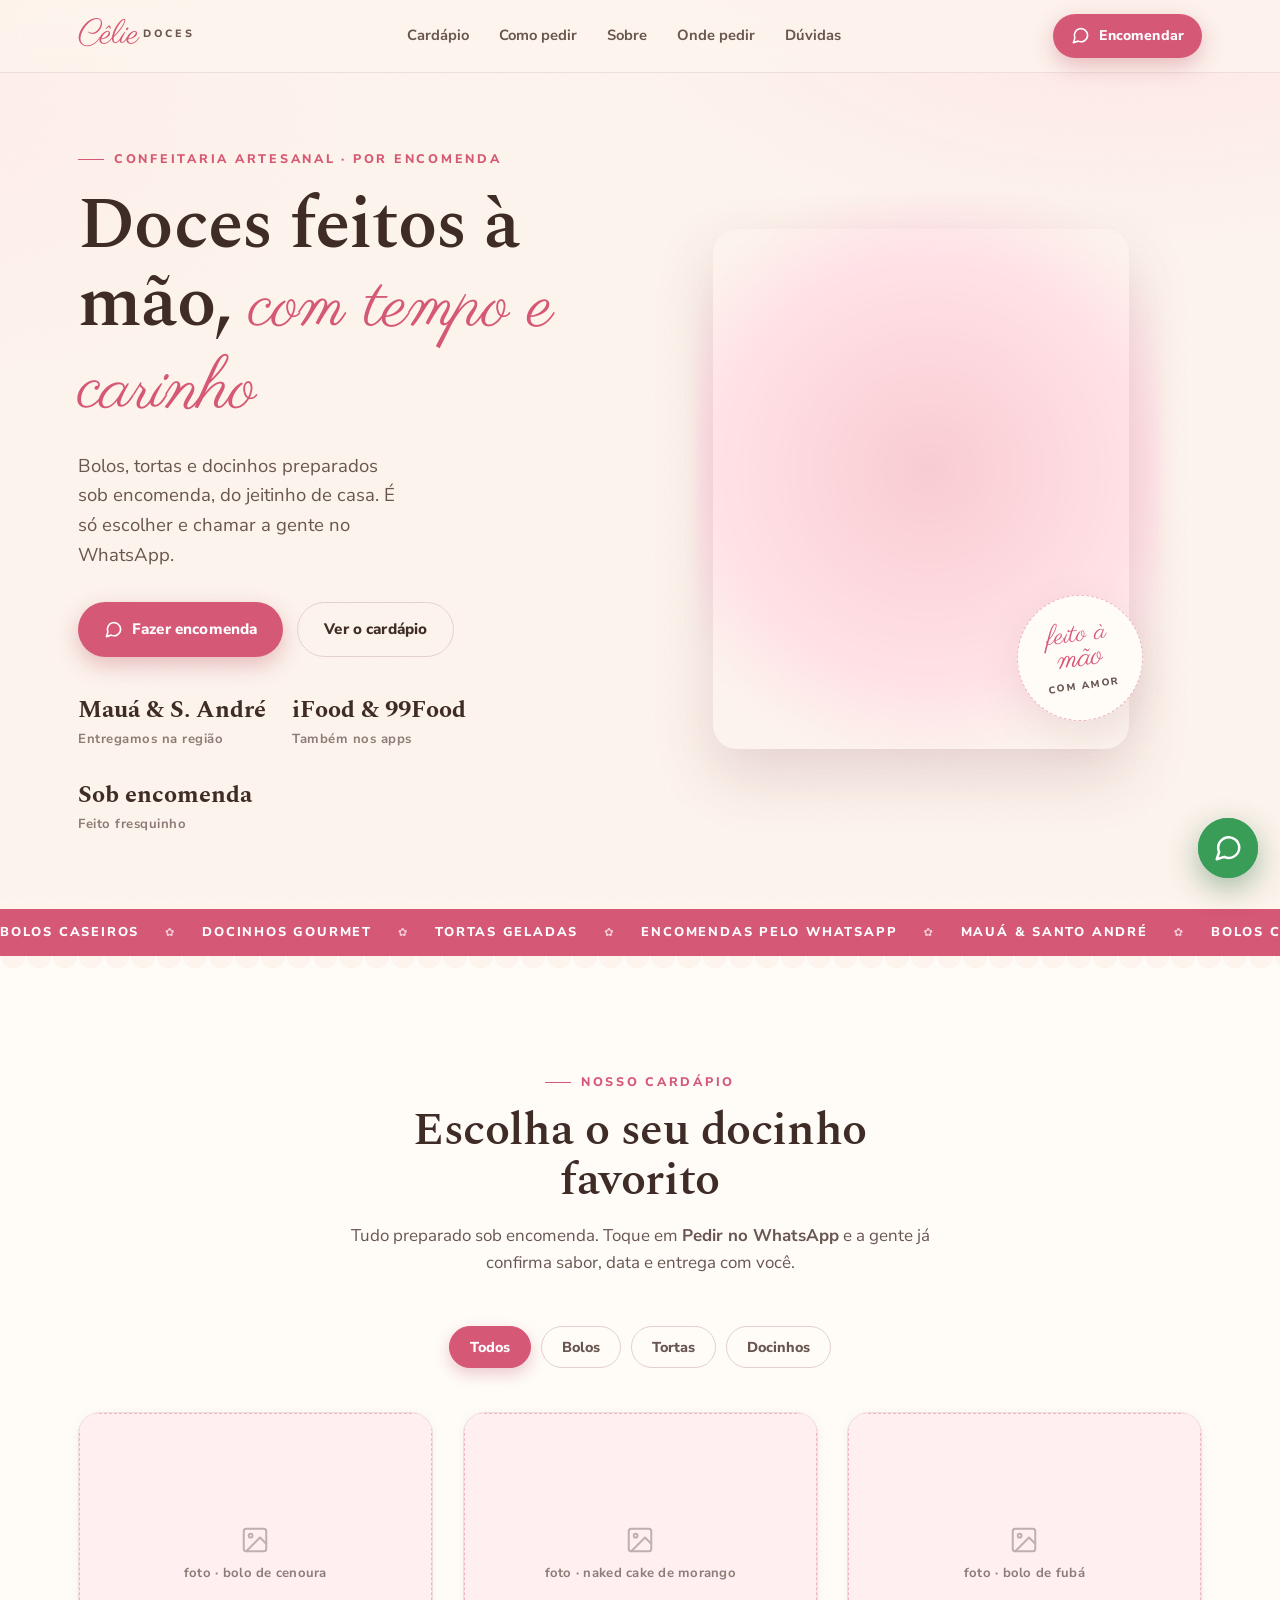
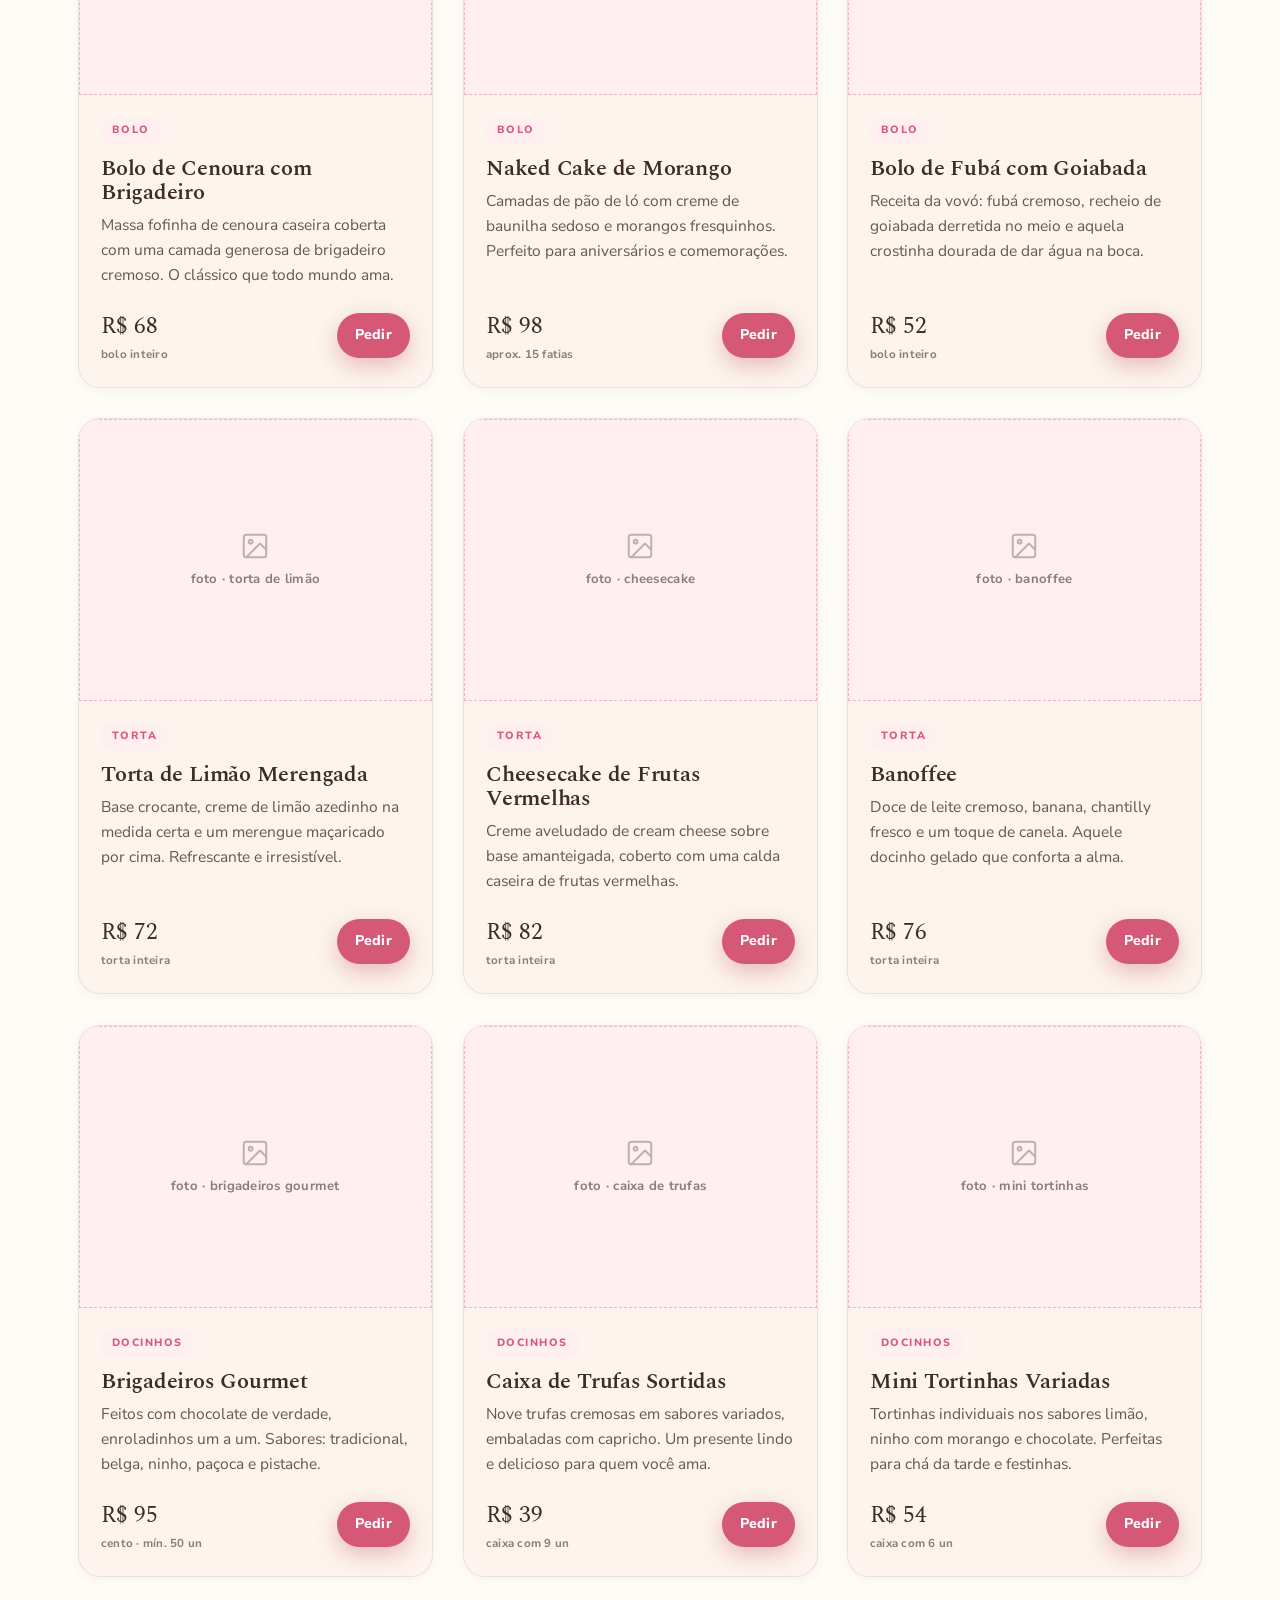
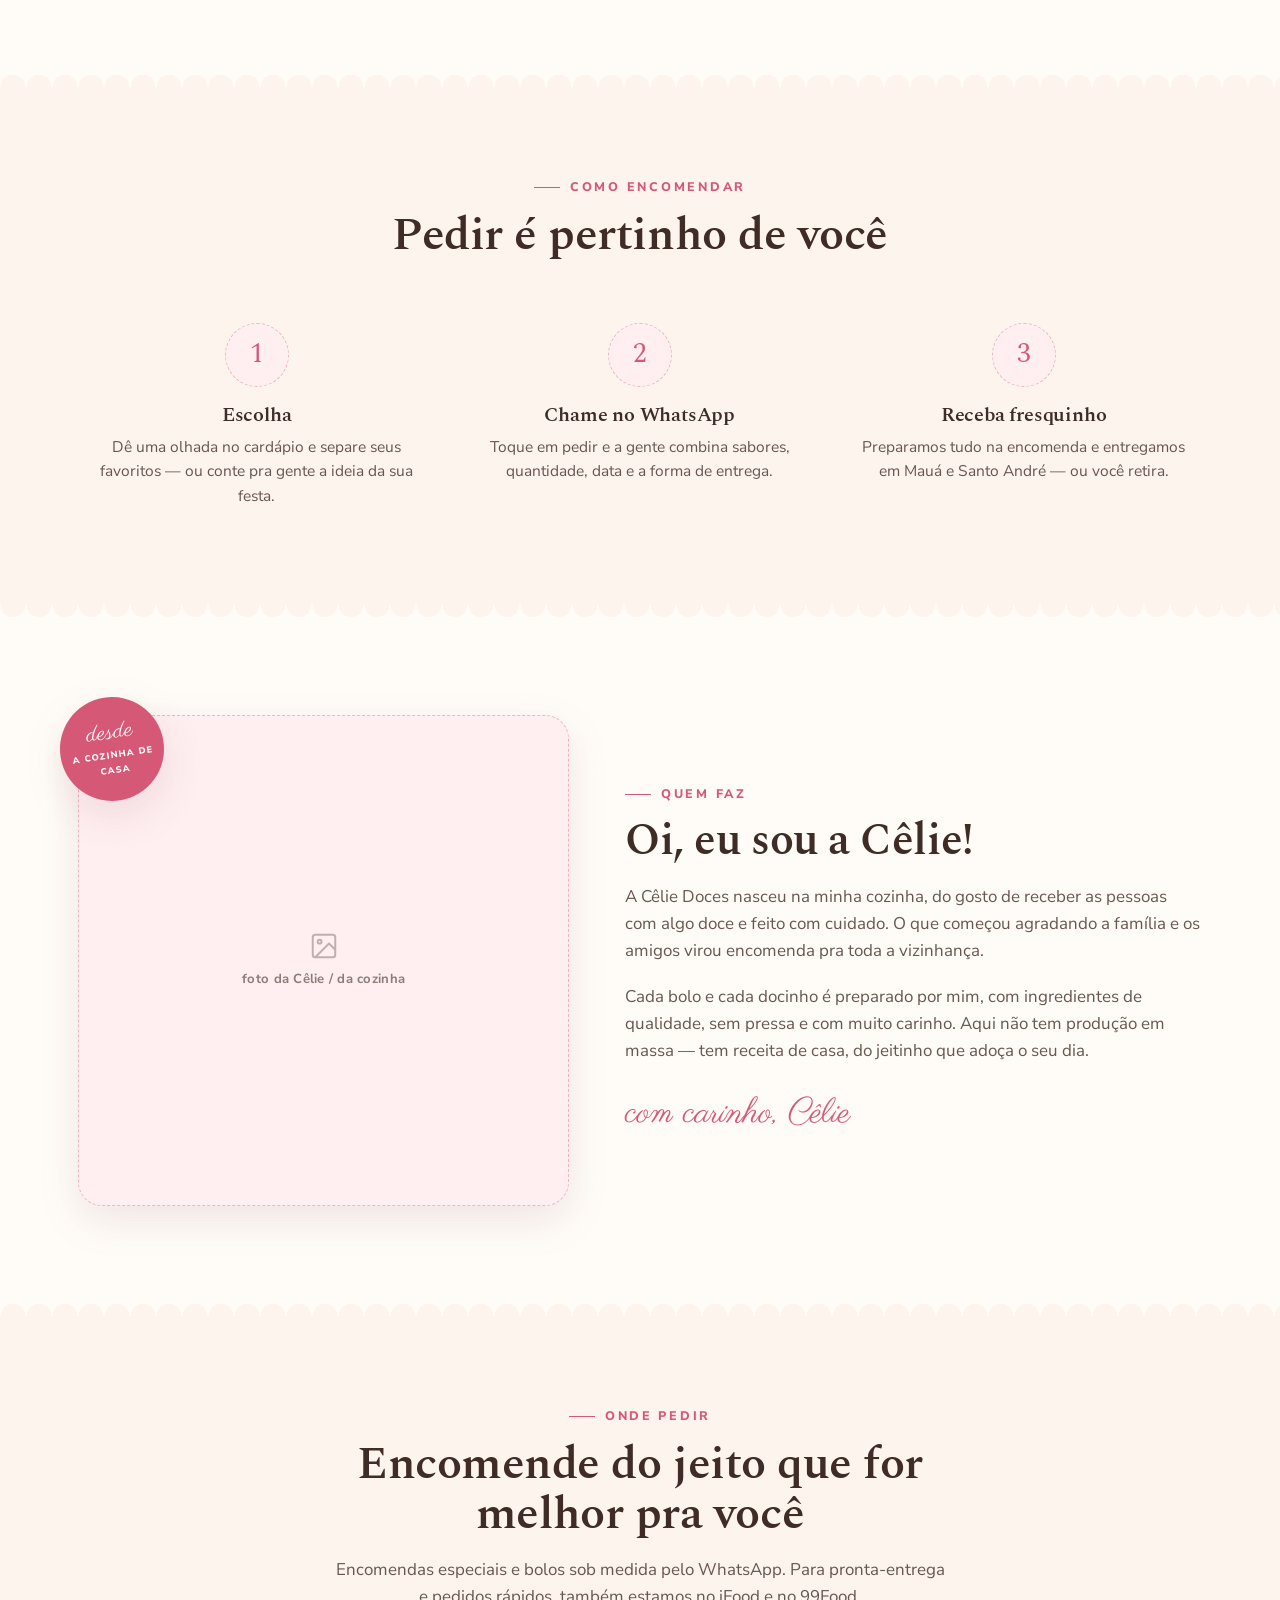
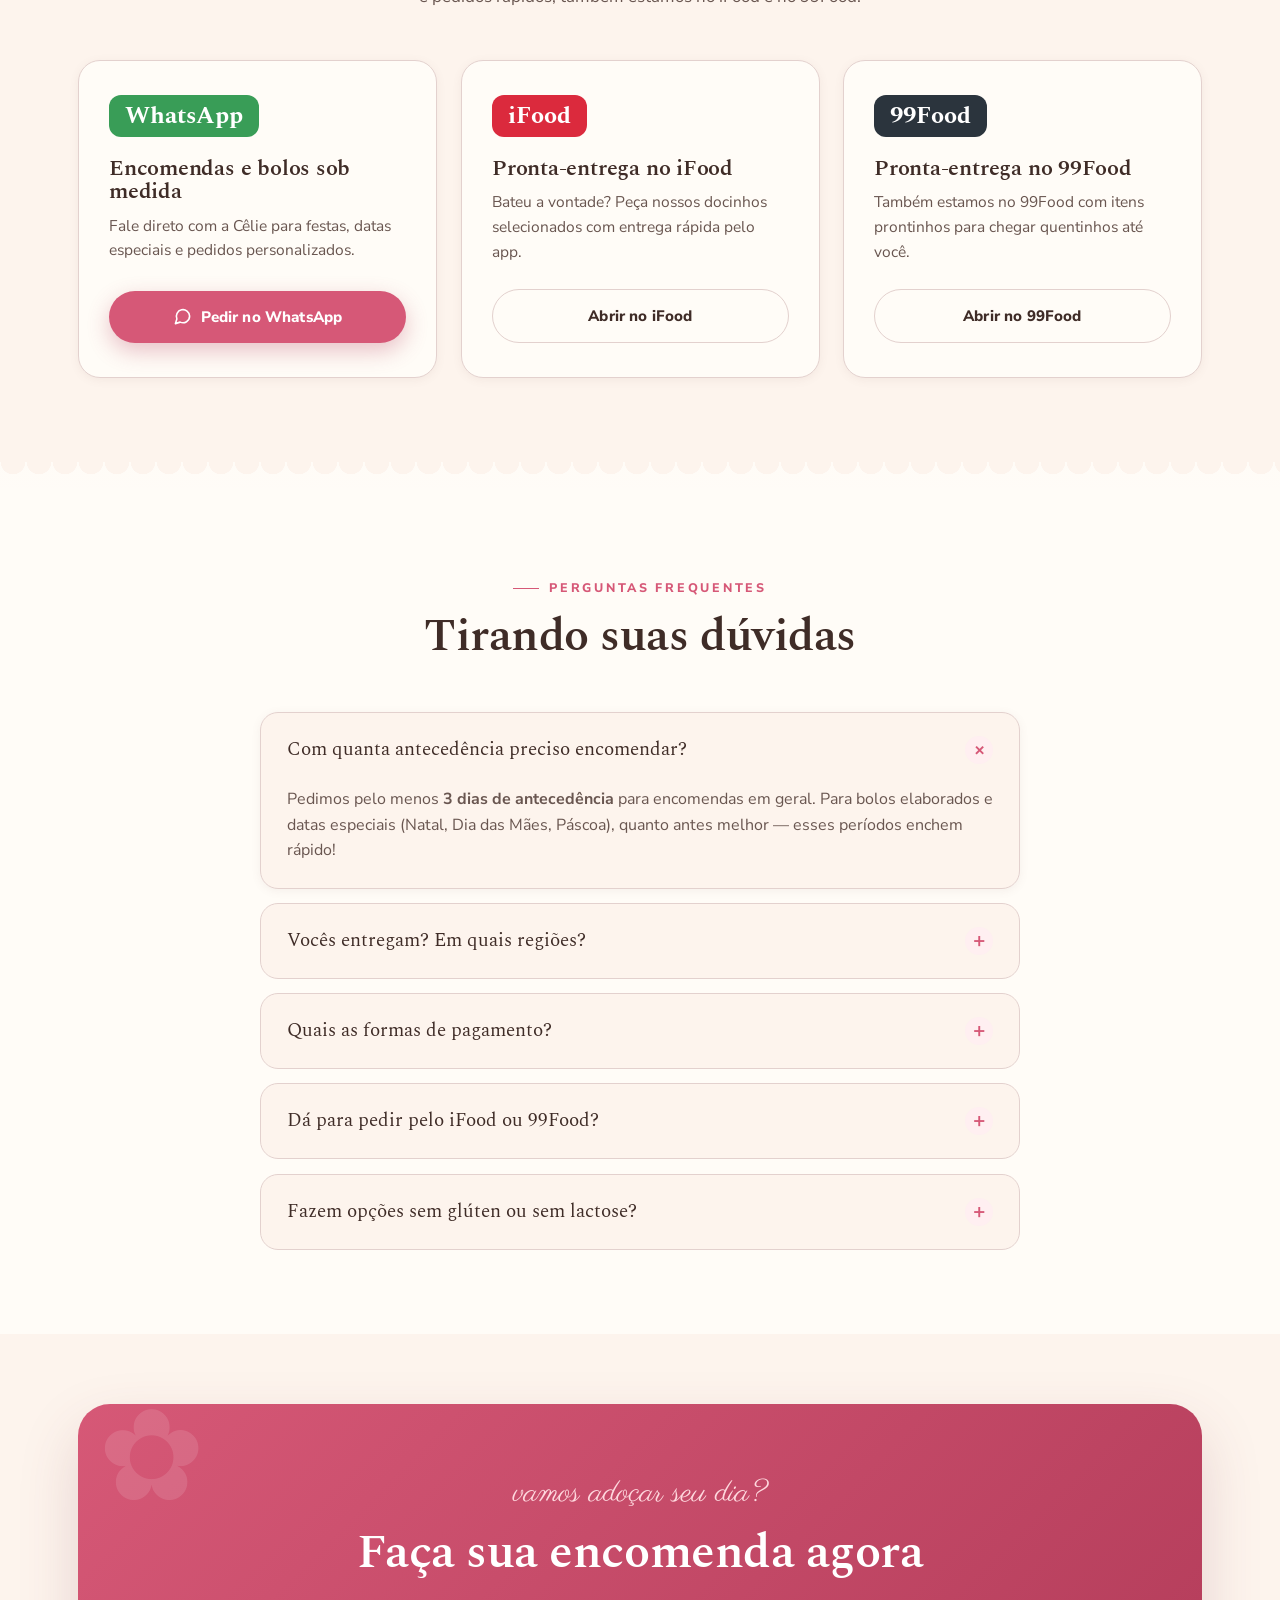
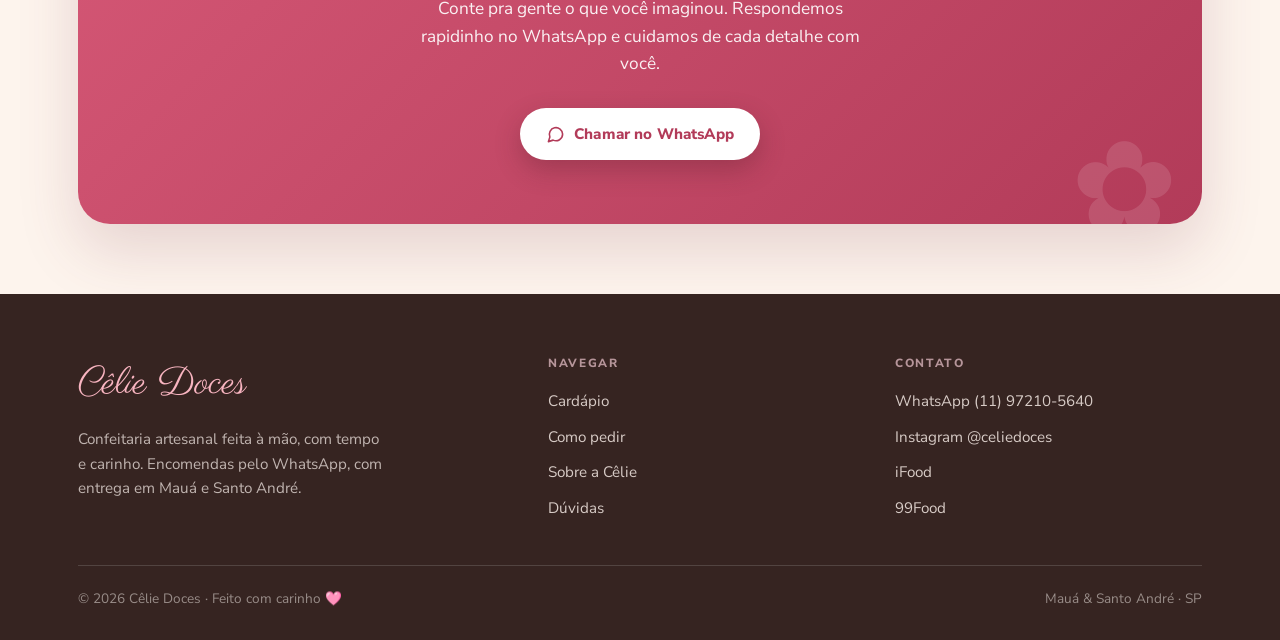
==== index.html @ 3b5532d6 "feat: landing page Cêlie Doces (static, fast-load) Página estática da confeitaria Cêlie Doces, recri" ====
<!DOCTYPE html>
<html lang="pt-BR">
<head>
<meta charset="UTF-8">
<meta name="viewport" content="width=device-width, initial-scale=1.0">
<title>Cêlie Doces — Confeitaria artesanal por encomenda</title>
<meta name="description" content="Cêlie Doces — confeitaria artesanal feita à mão, com tempo e carinho. Bolos, tortas e docinhos sob encomenda pelo WhatsApp, com entrega em Mauá e Santo André. Também no iFood e 99Food.">
<meta name="theme-color" content="#e8a0ad">

<!-- Open Graph / social -->
<meta property="og:type" content="website">
<meta property="og:locale" content="pt_BR">
<meta property="og:title" content="Cêlie Doces — Confeitaria artesanal por encomenda">
<meta property="og:description" content="Bolos, tortas e docinhos feitos à mão, sob encomenda pelo WhatsApp. Entrega em Mauá e Santo André.">
<meta property="og:image" content="assets/bolo.jpg">
<meta name="twitter:card" content="summary_large_image">

<link rel="preconnect" href="https://fonts.googleapis.com">
<link rel="preconnect" href="https://fonts.gstatic.com" crossorigin>
<link href="https://fonts.googleapis.com/css2?family=Parisienne&family=Spectral:ital,wght@0,400;0,500;0,600;1,500&family=Nunito+Sans:wght@400;600;700;800&display=swap" rel="stylesheet">

<!-- LCP image: preload the hero photo -->
<link rel="preload" as="image" href="assets/bolo.webp"
      imagesrcset="assets/bolo-480.webp 480w, assets/bolo.webp 773w"
      imagesizes="(max-width:900px) 90vw, 50vw" fetchpriority="high">

<link rel="stylesheet" href="styles.css">
</head>
<body>

<!-- ====================== NAV ====================== -->
<header class="nav">
  <div class="wrap nav-inner">
    <a href="#topo" class="brand" aria-label="Cêlie Doces">
      <span class="mark">Cêlie</span>
      <span class="sub">Doces</span>
    </a>
    <nav class="nav-links" id="navLinks">
      <a href="#cardapio">Cardápio</a>
      <a href="#encomendar">Como pedir</a>
      <a href="#sobre">Sobre</a>
      <a href="#onde-pedir">Onde pedir</a>
      <a href="#duvidas">Dúvidas</a>
    </nav>
    <div class="nav-cta">
      <a class="btn btn-primary btn-sm js-wa" data-msg="Olá, Cêlie! Vim pelo site e gostaria de fazer uma encomenda 🍰">
        <svg viewBox="0 0 24 24" fill="none" stroke="currentColor" stroke-width="2" stroke-linecap="round" stroke-linejoin="round"><path d="M21 11.5a8.4 8.4 0 0 1-12 7.6L3 21l1.9-5.9A8.4 8.4 0 1 1 21 11.5z"/></svg>
        Encomendar
      </a>
      <button class="nav-toggle" id="navToggle" aria-label="Menu" aria-expanded="false" aria-controls="navLinks">
        <svg width="20" height="20" viewBox="0 0 24 24" fill="none" stroke="currentColor" stroke-width="2.2" stroke-linecap="round"><path d="M3 6h18M3 12h18M3 18h18"/></svg>
      </button>
    </div>
  </div>
</header>

<!-- ====================== HERO ====================== -->
<main id="topo">
<section class="hero">
  <div class="wrap hero-grid">
    <div class="hero-copy">
      <span class="eyebrow">Confeitaria artesanal &middot; por encomenda</span>
      <h1>Doces feitos à mão, <em>com tempo e carinho</em></h1>
      <p class="lead">Bolos, tortas e docinhos preparados sob encomenda, do jeitinho de casa. É só escolher e chamar a gente no WhatsApp.</p>
      <div class="hero-actions">
        <a class="btn btn-primary js-wa" data-msg="Olá, Cêlie! Vim pelo site e gostaria de fazer uma encomenda 🍰">
          <svg viewBox="0 0 24 24" fill="none" stroke="currentColor" stroke-width="2" stroke-linecap="round" stroke-linejoin="round"><path d="M21 11.5a8.4 8.4 0 0 1-12 7.6L3 21l1.9-5.9A8.4 8.4 0 1 1 21 11.5z"/></svg>
          Fazer encomenda
        </a>
        <a class="btn btn-ghost" href="#cardapio">Ver o cardápio</a>
      </div>
      <div class="hero-meta">
        <div class="item"><b>Mauá &amp; S. André</b><span>Entregamos na região</span></div>
        <div class="item"><b>iFood &amp; 99Food</b><span>Também nos apps</span></div>
        <div class="item"><b>Sob encomenda</b><span>Feito fresquinho</span></div>
      </div>
    </div>
    <div class="hero-art">
      <div class="blob"></div>
      <img class="hero-img"
           src="assets/bolo.webp"
           srcset="assets/bolo-480.webp 480w, assets/bolo.webp 773w"
           sizes="(max-width:900px) 90vw, 440px"
           width="773" height="965"
           alt="Bolo de chocolate com morangos da Cêlie Doces"
           fetchpriority="high" decoding="async">
      <div class="hero-badge">
        <span class="s">feito à</span>
        <span class="s" style="font-size:2rem;margin-top:-6px">mão</span>
        <span class="t">com amor</span>
      </div>
    </div>
  </div>
</section>

<!-- ribbon -->
<div class="ribbon" aria-hidden="true">
  <div class="track">
    <span>Bolos caseiros</span><span>Docinhos gourmet</span><span>Tortas geladas</span><span>Encomendas pelo WhatsApp</span><span>Mauá &amp; Santo André</span>
    <span>Bolos caseiros</span><span>Docinhos gourmet</span><span>Tortas geladas</span><span>Encomendas pelo WhatsApp</span><span>Mauá &amp; Santo André</span>
  </div>
</div>

<!-- ====================== CARDÁPIO ====================== -->
<div class="scallop on-card"></div>
<section class="section menu" id="cardapio">
  <div class="wrap">
    <div class="section-head reveal">
      <span class="eyebrow">Nosso cardápio</span>
      <h2>Escolha o seu docinho favorito</h2>
      <p>Tudo preparado sob encomenda. Toque em <b>Pedir no WhatsApp</b> e a gente já confirma sabor, data e entrega com você.</p>
    </div>

    <div class="filters" id="filters">
      <button class="chip active" data-cat="todos">Todos</button>
      <button class="chip" data-cat="bolos">Bolos</button>
      <button class="chip" data-cat="tortas">Tortas</button>
      <button class="chip" data-cat="docinhos">Docinhos</button>
    </div>

    <div class="grid" id="menuGrid">

      <!-- BOLOS -->
      <article class="product-card reveal" data-cat="bolos">
        <div class="ph" role="img" aria-label="foto · bolo de cenoura">
          <svg viewBox="0 0 24 24" fill="none" stroke="currentColor" stroke-width="1.6" stroke-linecap="round" stroke-linejoin="round"><rect x="3" y="3" width="18" height="18" rx="2"/><circle cx="8.5" cy="8.5" r="1.5"/><path d="m21 15-5-5L5 21"/></svg>
          <span>foto · bolo de cenoura</span>
        </div>
        <div class="pc-body">
          <span class="tag">Bolo</span>
          <h3 class="product-name">Bolo de Cenoura com Brigadeiro</h3>
          <p class="product-desc">Massa fofinha de cenoura caseira coberta com uma camada generosa de brigadeiro cremoso. O clássico que todo mundo ama.</p>
          <div class="pc-foot">
            <span class="product-price">R$ 68<small>bolo inteiro</small></span>
            <a class="btn btn-primary btn-sm js-order">Pedir</a>
          </div>
        </div>
      </article>

      <article class="product-card reveal" data-cat="bolos">
        <div class="ph" role="img" aria-label="foto · naked cake de morango">
          <svg viewBox="0 0 24 24" fill="none" stroke="currentColor" stroke-width="1.6" stroke-linecap="round" stroke-linejoin="round"><rect x="3" y="3" width="18" height="18" rx="2"/><circle cx="8.5" cy="8.5" r="1.5"/><path d="m21 15-5-5L5 21"/></svg>
          <span>foto · naked cake de morango</span>
        </div>
        <div class="pc-body">
          <span class="tag">Bolo</span>
          <h3 class="product-name">Naked Cake de Morango</h3>
          <p class="product-desc">Camadas de pão de ló com creme de baunilha sedoso e morangos fresquinhos. Perfeito para aniversários e comemorações.</p>
          <div class="pc-foot">
            <span class="product-price">R$ 98<small>aprox. 15 fatias</small></span>
            <a class="btn btn-primary btn-sm js-order">Pedir</a>
          </div>
        </div>
      </article>

      <article class="product-card reveal" data-cat="bolos">
        <div class="ph" role="img" aria-label="foto · bolo de fubá">
          <svg viewBox="0 0 24 24" fill="none" stroke="currentColor" stroke-width="1.6" stroke-linecap="round" stroke-linejoin="round"><rect x="3" y="3" width="18" height="18" rx="2"/><circle cx="8.5" cy="8.5" r="1.5"/><path d="m21 15-5-5L5 21"/></svg>
          <span>foto · bolo de fubá</span>
        </div>
        <div class="pc-body">
          <span class="tag">Bolo</span>
          <h3 class="product-name">Bolo de Fubá com Goiabada</h3>
          <p class="product-desc">Receita da vovó: fubá cremoso, recheio de goiabada derretida no meio e aquela crostinha dourada de dar água na boca.</p>
          <div class="pc-foot">
            <span class="product-price">R$ 52<small>bolo inteiro</small></span>
            <a class="btn btn-primary btn-sm js-order">Pedir</a>
          </div>
        </div>
      </article>

      <!-- TORTAS -->
      <article class="product-card reveal" data-cat="tortas">
        <div class="ph" role="img" aria-label="foto · torta de limão">
          <svg viewBox="0 0 24 24" fill="none" stroke="currentColor" stroke-width="1.6" stroke-linecap="round" stroke-linejoin="round"><rect x="3" y="3" width="18" height="18" rx="2"/><circle cx="8.5" cy="8.5" r="1.5"/><path d="m21 15-5-5L5 21"/></svg>
          <span>foto · torta de limão</span>
        </div>
        <div class="pc-body">
          <span class="tag">Torta</span>
          <h3 class="product-name">Torta de Limão Merengada</h3>
          <p class="product-desc">Base crocante, creme de limão azedinho na medida certa e um merengue maçaricado por cima. Refrescante e irresistível.</p>
          <div class="pc-foot">
            <span class="product-price">R$ 72<small>torta inteira</small></span>
            <a class="btn btn-primary btn-sm js-order">Pedir</a>
          </div>
        </div>
      </article>

      <article class="product-card reveal" data-cat="tortas">
        <div class="ph" role="img" aria-label="foto · cheesecake">
          <svg viewBox="0 0 24 24" fill="none" stroke="currentColor" stroke-width="1.6" stroke-linecap="round" stroke-linejoin="round"><rect x="3" y="3" width="18" height="18" rx="2"/><circle cx="8.5" cy="8.5" r="1.5"/><path d="m21 15-5-5L5 21"/></svg>
          <span>foto · cheesecake</span>
        </div>
        <div class="pc-body">
          <span class="tag">Torta</span>
          <h3 class="product-name">Cheesecake de Frutas Vermelhas</h3>
          <p class="product-desc">Creme aveludado de cream cheese sobre base amanteigada, coberto com uma calda caseira de frutas vermelhas.</p>
          <div class="pc-foot">
            <span class="product-price">R$ 82<small>torta inteira</small></span>
            <a class="btn btn-primary btn-sm js-order">Pedir</a>
          </div>
        </div>
      </article>

      <article class="product-card reveal" data-cat="tortas">
        <div class="ph" role="img" aria-label="foto · banoffee">
          <svg viewBox="0 0 24 24" fill="none" stroke="currentColor" stroke-width="1.6" stroke-linecap="round" stroke-linejoin="round"><rect x="3" y="3" width="18" height="18" rx="2"/><circle cx="8.5" cy="8.5" r="1.5"/><path d="m21 15-5-5L5 21"/></svg>
          <span>foto · banoffee</span>
        </div>
        <div class="pc-body">
          <span class="tag">Torta</span>
          <h3 class="product-name">Banoffee</h3>
          <p class="product-desc">Doce de leite cremoso, banana, chantilly fresco e um toque de canela. Aquele docinho gelado que conforta a alma.</p>
          <div class="pc-foot">
            <span class="product-price">R$ 76<small>torta inteira</small></span>
            <a class="btn btn-primary btn-sm js-order">Pedir</a>
          </div>
        </div>
      </article>

      <!-- DOCINHOS -->
      <article class="product-card reveal" data-cat="docinhos">
        <div class="ph" role="img" aria-label="foto · brigadeiros gourmet">
          <svg viewBox="0 0 24 24" fill="none" stroke="currentColor" stroke-width="1.6" stroke-linecap="round" stroke-linejoin="round"><rect x="3" y="3" width="18" height="18" rx="2"/><circle cx="8.5" cy="8.5" r="1.5"/><path d="m21 15-5-5L5 21"/></svg>
          <span>foto · brigadeiros gourmet</span>
        </div>
        <div class="pc-body">
          <span class="tag">Docinhos</span>
          <h3 class="product-name">Brigadeiros Gourmet</h3>
          <p class="product-desc">Feitos com chocolate de verdade, enroladinhos um a um. Sabores: tradicional, belga, ninho, paçoca e pistache.</p>
          <div class="pc-foot">
            <span class="product-price">R$ 95<small>cento &middot; mín. 50 un</small></span>
            <a class="btn btn-primary btn-sm js-order">Pedir</a>
          </div>
        </div>
      </article>

      <article class="product-card reveal" data-cat="docinhos">
        <div class="ph" role="img" aria-label="foto · caixa de trufas">
          <svg viewBox="0 0 24 24" fill="none" stroke="currentColor" stroke-width="1.6" stroke-linecap="round" stroke-linejoin="round"><rect x="3" y="3" width="18" height="18" rx="2"/><circle cx="8.5" cy="8.5" r="1.5"/><path d="m21 15-5-5L5 21"/></svg>
          <span>foto · caixa de trufas</span>
        </div>
        <div class="pc-body">
          <span class="tag">Docinhos</span>
          <h3 class="product-name">Caixa de Trufas Sortidas</h3>
          <p class="product-desc">Nove trufas cremosas em sabores variados, embaladas com capricho. Um presente lindo e delicioso para quem você ama.</p>
          <div class="pc-foot">
            <span class="product-price">R$ 39<small>caixa com 9 un</small></span>
            <a class="btn btn-primary btn-sm js-order">Pedir</a>
          </div>
        </div>
      </article>

      <article class="product-card reveal" data-cat="docinhos">
        <div class="ph" role="img" aria-label="foto · mini tortinhas">
          <svg viewBox="0 0 24 24" fill="none" stroke="currentColor" stroke-width="1.6" stroke-linecap="round" stroke-linejoin="round"><rect x="3" y="3" width="18" height="18" rx="2"/><circle cx="8.5" cy="8.5" r="1.5"/><path d="m21 15-5-5L5 21"/></svg>
          <span>foto · mini tortinhas</span>
        </div>
        <div class="pc-body">
          <span class="tag">Docinhos</span>
          <h3 class="product-name">Mini Tortinhas Variadas</h3>
          <p class="product-desc">Tortinhas individuais nos sabores limão, ninho com morango e chocolate. Perfeitas para chá da tarde e festinhas.</p>
          <div class="pc-foot">
            <span class="product-price">R$ 54<small>caixa com 6 un</small></span>
            <a class="btn btn-primary btn-sm js-order">Pedir</a>
          </div>
        </div>
      </article>

    </div>
  </div>
</section>
<div class="scallop on-card" style="transform:scaleY(-1)"></div>

<!-- ====================== COMO ENCOMENDAR ====================== -->
<section class="section" id="encomendar">
  <div class="wrap">
    <div class="section-head reveal">
      <span class="eyebrow">Como encomendar</span>
      <h2>Pedir é pertinho de você</h2>
    </div>
    <div class="steps">
      <div class="step reveal">
        <div class="num"></div>
        <h3>Escolha</h3>
        <p>Dê uma olhada no cardápio e separe seus favoritos — ou conte pra gente a ideia da sua festa.</p>
      </div>
      <div class="step reveal">
        <div class="num"></div>
        <h3>Chame no WhatsApp</h3>
        <p>Toque em pedir e a gente combina sabores, quantidade, data e a forma de entrega.</p>
      </div>
      <div class="step reveal">
        <div class="num"></div>
        <h3>Receba fresquinho</h3>
        <p>Preparamos tudo na encomenda e entregamos em Mauá e Santo André — ou você retira.</p>
      </div>
    </div>
  </div>
</section>

<!-- ====================== SOBRE ====================== -->
<div class="scallop on-card"></div>
<section class="section about" id="sobre">
  <div class="wrap about-grid">
    <div class="about-art reveal">
      <div class="stamp">
        <span class="s">desde</span>
        <span class="t">a cozinha de casa</span>
      </div>
      <div class="ph" role="img" aria-label="foto da Cêlie / da cozinha">
        <svg viewBox="0 0 24 24" fill="none" stroke="currentColor" stroke-width="1.6" stroke-linecap="round" stroke-linejoin="round"><rect x="3" y="3" width="18" height="18" rx="2"/><circle cx="8.5" cy="8.5" r="1.5"/><path d="m21 15-5-5L5 21"/></svg>
        <span>foto da Cêlie / da cozinha</span>
      </div>
    </div>
    <div class="about-text reveal">
      <span class="eyebrow">Quem faz</span>
      <h2>Oi, eu sou a Cêlie!</h2>
      <p>A Cêlie Doces nasceu na minha cozinha, do gosto de receber as pessoas com algo doce e feito com cuidado. O que começou agradando a família e os amigos virou encomenda pra toda a vizinhança.</p>
      <p>Cada bolo e cada docinho é preparado por mim, com ingredientes de qualidade, sem pressa e com muito carinho. Aqui não tem produção em massa — tem receita de casa, do jeitinho que adoça o seu dia.</p>
      <div class="about-sign">com carinho, Cêlie</div>
    </div>
  </div>
</section>
<div class="scallop on-card" style="transform:scaleY(-1)"></div>

<!-- ====================== ONDE PEDIR ====================== -->
<section class="section where" id="onde-pedir">
  <div class="wrap">
    <div class="section-head reveal">
      <span class="eyebrow">Onde pedir</span>
      <h2>Encomende do jeito que for melhor pra você</h2>
      <p>Encomendas especiais e bolos sob medida pelo WhatsApp. Para pronta-entrega e pedidos rápidos, também estamos no iFood e no 99Food.</p>
    </div>
    <div class="where-grid">
      <div class="where-card reveal">
        <span class="logo wa">WhatsApp</span>
        <h3>Encomendas e bolos sob medida</h3>
        <p>Fale direto com a Cêlie para festas, datas especiais e pedidos personalizados.</p>
        <a class="btn btn-primary js-wa" data-msg="Olá, Cêlie! Gostaria de fazer uma encomenda 🍰">
          <svg viewBox="0 0 24 24" fill="none" stroke="currentColor" stroke-width="2" stroke-linecap="round" stroke-linejoin="round"><path d="M21 11.5a8.4 8.4 0 0 1-12 7.6L3 21l1.9-5.9A8.4 8.4 0 1 1 21 11.5z"/></svg>
          Pedir no WhatsApp
        </a>
      </div>
      <div class="where-card reveal">
        <span class="logo ifood">iFood</span>
        <h3>Pronta-entrega no iFood</h3>
        <p>Bateu a vontade? Peça nossos docinhos selecionados com entrega rápida pelo app.</p>
        <!-- TODO: substitua pela URL da sua loja no iFood -->
        <a class="btn btn-ghost" href="https://www.ifood.com.br" target="_blank" rel="noopener">Abrir no iFood</a>
      </div>
      <div class="where-card reveal">
        <span class="logo food99">99Food</span>
        <h3>Pronta-entrega no 99Food</h3>
        <p>Também estamos no 99Food com itens prontinhos para chegar quentinhos até você.</p>
        <!-- TODO: substitua pela URL da sua loja no 99Food -->
        <a class="btn btn-ghost" href="https://99app.com" target="_blank" rel="noopener">Abrir no 99Food</a>
      </div>
    </div>
  </div>
</section>

<!-- ====================== FAQ ====================== -->
<div class="scallop on-card"></div>
<section class="section faq" id="duvidas">
  <div class="wrap">
    <div class="section-head reveal">
      <span class="eyebrow">Perguntas frequentes</span>
      <h2>Tirando suas dúvidas</h2>
    </div>
    <div class="faq-list">
      <details class="faq-item reveal" open>
        <summary>Com quanta antecedência preciso encomendar?<span class="ico">+</span></summary>
        <div class="ans">Pedimos pelo menos <b>3 dias de antecedência</b> para encomendas em geral. Para bolos elaborados e datas especiais (Natal, Dia das Mães, Páscoa), quanto antes melhor — esses períodos enchem rápido!</div>
      </details>
      <details class="faq-item reveal">
        <summary>Vocês entregam? Em quais regiões?<span class="ico">+</span></summary>
        <div class="ans">Sim! Entregamos em <b>Mauá e Santo André</b>. A taxa e o horário combinamos pelo WhatsApp de acordo com o seu bairro. Você também pode retirar o pedido com a gente.</div>
      </details>
      <details class="faq-item reveal">
        <summary>Quais as formas de pagamento?<span class="ico">+</span></summary>
        <div class="ans">Aceitamos <b>Pix, cartão e dinheiro</b>. Para encomendas maiores, pedimos um sinal de 50% para confirmar a reserva da data, e o restante na entrega.</div>
      </details>
      <details class="faq-item reveal">
        <summary>Dá para pedir pelo iFood ou 99Food?<span class="ico">+</span></summary>
        <div class="ans">Sim! Mantemos itens selecionados disponíveis nos aplicativos para <b>pronta-entrega</b>. Já as encomendas personalizadas e bolos sob medida são feitas pelo WhatsApp.</div>
      </details>
      <details class="faq-item reveal">
        <summary>Fazem opções sem glúten ou sem lactose?<span class="ico">+</span></summary>
        <div class="ans">Algumas receitas têm versão adaptada, sob consulta. Chame a gente no WhatsApp contando sua restrição que encontramos a melhor opção pra você. 💕</div>
      </details>
    </div>
  </div>
</section>

<!-- ====================== CTA ====================== -->
<div class="cta">
  <div class="cta-inner reveal">
    <span class="script">vamos adoçar seu dia?</span>
    <h2>Faça sua encomenda agora</h2>
    <p>Conte pra gente o que você imaginou. Respondemos rapidinho no WhatsApp e cuidamos de cada detalhe com você.</p>
    <a class="btn btn-primary js-wa" data-msg="Olá, Cêlie! Vim pelo site e quero fazer uma encomenda 🍰">
      <svg viewBox="0 0 24 24" fill="none" stroke="currentColor" stroke-width="2" stroke-linecap="round" stroke-linejoin="round"><path d="M21 11.5a8.4 8.4 0 0 1-12 7.6L3 21l1.9-5.9A8.4 8.4 0 1 1 21 11.5z"/></svg>
      Chamar no WhatsApp
    </a>
  </div>
</div>
</main>

<!-- ====================== FOOTER ====================== -->
<footer class="footer">
  <div class="wrap">
    <div class="footer-grid">
      <div>
        <div class="mark">Cêlie Doces</div>
        <p>Confeitaria artesanal feita à mão, com tempo e carinho. Encomendas pelo WhatsApp, com entrega em Mauá e Santo André.</p>
      </div>
      <div>
        <h4>Navegar</h4>
        <ul>
          <li><a href="#cardapio">Cardápio</a></li>
          <li><a href="#encomendar">Como pedir</a></li>
          <li><a href="#sobre">Sobre a Cêlie</a></li>
          <li><a href="#duvidas">Dúvidas</a></li>
        </ul>
      </div>
      <div>
        <h4>Contato</h4>
        <ul>
          <li><a class="js-wa" data-msg="Olá, Cêlie! Vim pelo site 🍰" href="#">WhatsApp (11) 97210-5640</a></li>
          <li><a href="https://www.instagram.com/celiedoces/" target="_blank" rel="noopener">Instagram @celiedoces</a></li>
          <li><a href="https://www.ifood.com.br" target="_blank" rel="noopener">iFood</a></li>
          <li><a href="https://99app.com" target="_blank" rel="noopener">99Food</a></li>
        </ul>
      </div>
    </div>
    <div class="footer-bottom">
      <span>© 2026 Cêlie Doces · Feito com carinho 🩷</span>
      <span>Mauá &amp; Santo André · SP</span>
    </div>
  </div>
</footer>

<!-- floating whatsapp -->
<a class="fab js-wa" data-msg="Olá, Cêlie! Vim pelo site e gostaria de fazer uma encomenda 🍰" aria-label="Falar no WhatsApp">
  <svg viewBox="0 0 24 24" fill="none" stroke="currentColor" stroke-width="2" stroke-linecap="round" stroke-linejoin="round"><path d="M21 11.5a8.4 8.4 0 0 1-12 7.6L3 21l1.9-5.9A8.4 8.4 0 1 1 21 11.5z"/></svg>
</a>

<script src="app.js" defer></script>

</body>
</html>
---- styles.css ----
/* ============================================================
   Cêlie Doces — sistema visual
   Acolhedor & artesanal · base rosa claro
   ============================================================ */

:root {
  --rose: oklch(0.63 0.16 8);
  --rose-deep: oklch(0.53 0.155 9);
  --cream: oklch(0.973 0.013 62);
  --radius: 22px;
  --font-display: "Spectral", Georgia, serif;

  /* paleta fixa */
  --cream-2: oklch(0.955 0.022 54);
  --card: oklch(0.992 0.008 70);
  --pink-50: oklch(0.965 0.018 8);
  --pink-100: oklch(0.94 0.032 8);
  --pink-200: oklch(0.885 0.052 8);
  --pink-300: oklch(0.83 0.07 8);
  --ink: oklch(0.315 0.03 38);
  --ink-soft: oklch(0.47 0.028 36);
  --ink-faint: oklch(0.6 0.022 36);
  --line: oklch(0.875 0.02 30);

  --font-script: "Parisienne", cursive;
  --font-body: "Nunito Sans", system-ui, sans-serif;

  --shadow-sm: 0 2px 10px oklch(0.5 0.06 8 / 0.08);
  --shadow-md: 0 14px 40px oklch(0.5 0.08 8 / 0.13);
  --shadow-lift: 0 26px 60px oklch(0.45 0.09 8 / 0.18);

  --maxw: 1180px;
}

* { box-sizing: border-box; }

html { scroll-behavior: smooth; scroll-padding-top: 92px; }

body {
  margin: 0;
  font-family: var(--font-body);
  color: var(--ink);
  background-color: var(--cream);
  background-image:
    radial-gradient(900px 520px at 88% -8%, var(--pink-100), transparent 60%),
    radial-gradient(760px 480px at -6% 12%, oklch(0.96 0.02 30), transparent 55%);
  background-attachment: fixed;
  line-height: 1.6;
  -webkit-font-smoothing: antialiased;
  overflow-x: hidden;
}

/* fine paper grain overlay */
body::before {
  content: "";
  position: fixed;
  inset: 0;
  z-index: 0;
  pointer-events: none;
  opacity: 0.5;
  background-image: url("data:image/svg+xml,%3Csvg xmlns='http://www.w3.org/2000/svg' width='160' height='160'%3E%3Cfilter id='n'%3E%3CfeTurbulence type='fractalNoise' baseFrequency='0.85' numOctaves='2' stitchTiles='stitch'/%3E%3CfeColorMatrix type='saturate' values='0'/%3E%3C/filter%3E%3Crect width='100%25' height='100%25' filter='url(%23n)' opacity='0.045'/%3E%3C/svg%3E");
}

img { max-width: 100%; display: block; }
a { color: inherit; text-decoration: none; }

.wrap { max-width: var(--maxw); margin: 0 auto; padding: 0 28px; position: relative; z-index: 1; }

/* ---------- type ---------- */
h1, h2, h3 { font-family: var(--font-display); font-weight: 600; line-height: 1.08; letter-spacing: -0.01em; margin: 0; }

.eyebrow {
  font-family: var(--font-body);
  font-size: 0.78rem;
  font-weight: 800;
  letter-spacing: 0.22em;
  text-transform: uppercase;
  color: var(--rose);
  display: inline-flex;
  align-items: center;
  gap: 10px;
}
.eyebrow::before {
  content: "";
  width: 26px; height: 1.5px;
  background: var(--rose);
  display: inline-block;
}

.script { font-family: var(--font-script); font-weight: 400; color: var(--rose); }

/* ---------- buttons ---------- */
.btn {
  display: inline-flex;
  align-items: center;
  justify-content: center;
  gap: 9px;
  font-family: var(--font-body);
  font-weight: 800;
  font-size: 0.95rem;
  letter-spacing: 0.01em;
  border: none;
  cursor: pointer;
  padding: 14px 26px;
  border-radius: 999px;
  transition: transform .18s ease, box-shadow .18s ease, background-color .18s ease;
  white-space: nowrap;
}
.btn svg { width: 19px; height: 19px; }

.btn-primary { background: var(--rose); color: #fff; box-shadow: 0 8px 22px oklch(0.55 0.15 9 / 0.32); }
.btn-primary:hover { background: var(--rose-deep); transform: translateY(-2px); box-shadow: 0 14px 30px oklch(0.5 0.15 9 / 0.4); }

.btn-ghost { background: transparent; color: var(--ink); border: 1.5px solid var(--line); }
.btn-ghost:hover { border-color: var(--rose); color: var(--rose); transform: translateY(-2px); }

.btn-sm { padding: 11px 18px; font-size: 0.88rem; }

/* ============================================================
   NAV
   ============================================================ */
.nav {
  position: sticky; top: 0; z-index: 60;
  backdrop-filter: blur(12px);
  background: oklch(0.973 0.013 62 / 0.82);
  border-bottom: 1px solid oklch(0.87 0.02 30 / 0.6);
}
.nav-inner { display: flex; align-items: center; justify-content: space-between; height: 72px; }
.brand { display: flex; align-items: baseline; gap: 4px; }
.brand .mark { font-family: var(--font-script); font-size: 2.1rem; color: var(--rose); line-height: 1; }
.brand .sub { font-family: var(--font-body); font-weight: 800; letter-spacing: 0.26em; text-transform: uppercase; font-size: 0.66rem; color: var(--ink-soft); align-self: center; padding-bottom: 3px; }

.nav-links { display: flex; gap: 30px; align-items: center; }
.nav-links a { font-weight: 700; font-size: 0.92rem; color: var(--ink-soft); position: relative; padding: 4px 0; }
.nav-links a::after { content: ""; position: absolute; left: 0; bottom: -2px; width: 0; height: 2px; background: var(--rose); transition: width .22s ease; border-radius: 2px; }
.nav-links a:hover { color: var(--ink); }
.nav-links a:hover::after { width: 100%; }
.nav-cta { display: flex; align-items: center; gap: 14px; }

.nav-toggle { display: none; }

/* ============================================================
   HERO
   ============================================================ */
.hero { padding: 70px 0 40px; position: relative; }
.hero-grid { display: grid; grid-template-columns: 1fr 1.12fr; gap: 60px; align-items: center; }
.hero h1 { font-size: clamp(2.7rem, 5.6vw, 4.6rem); margin: 18px 0 0; }
.hero h1 em { font-style: normal; font-family: var(--font-script); color: var(--rose); font-weight: 400; }
.hero p.lead { font-size: 1.16rem; color: var(--ink-soft); margin: 22px 0 0; max-width: 30ch; }
.hero-actions { display: flex; gap: 14px; margin-top: 32px; flex-wrap: wrap; }
.hero-meta { display: flex; gap: 26px; margin-top: 34px; flex-wrap: wrap; }
.hero-meta .item { display: flex; flex-direction: column; }
.hero-meta .item b { font-family: var(--font-display); font-size: 1.5rem; color: var(--ink); }
.hero-meta .item span { font-size: 0.82rem; color: var(--ink-faint); font-weight: 700; letter-spacing: 0.04em; }

.hero-art { position: relative; max-width: 440px; margin-inline: auto; }
.hero-art .blob {
  position: absolute; inset: -6% -8% -10% -4%;
  background: radial-gradient(circle at 50% 45%, var(--pink-200), var(--pink-100) 55%, transparent 72%);
  filter: blur(6px); z-index: 0;
}
/* real hero photo — mirrors the prototype's <image-slot> box (shape=rounded radius=24) */
.hero-art .hero-img {
  position: relative; z-index: 1;
  width: 100%; aspect-ratio: 4/5;
  max-height: min(58vh, 520px);   /* fit the screen; crop via object-fit */
  object-fit: cover; border-radius: 24px;
  box-shadow: var(--shadow-lift);
}
.hero-badge {
  position: absolute; z-index: 2; right: -14px; bottom: 28px;
  width: 126px; height: 126px; border-radius: 50%;
  background: var(--card); box-shadow: var(--shadow-md);
  display: grid; place-content: center; text-align: center;
  border: 1px dashed var(--pink-300);
  transform: rotate(-8deg);
}
.hero-badge .s { font-family: var(--font-script); color: var(--rose); font-size: 1.7rem; line-height: 1; }
.hero-badge .t { font-size: 0.62rem; font-weight: 800; letter-spacing: 0.16em; text-transform: uppercase; color: var(--ink-soft); margin-top: 4px; }

/* ---------- ribbon marquee ---------- */
.ribbon { background: var(--rose); color: #fff; overflow: hidden; margin-top: 34px; }
.ribbon .track { display: flex; gap: 0; white-space: nowrap; animation: slide 26s linear infinite; }
.ribbon span { display: inline-flex; align-items: center; padding: 13px 0; font-weight: 800; letter-spacing: 0.14em; text-transform: uppercase; font-size: 0.8rem; }
.ribbon span::after { content: "✿"; margin: 0 26px; opacity: 0.7; font-size: 0.7rem; }
@keyframes slide { to { transform: translateX(-50%); } }

/* ============================================================
   PHOTO PLACEHOLDERS (owner fills these later)
   ============================================================ */
.ph {
  display: flex; flex-direction: column; align-items: center; justify-content: center;
  gap: 8px; text-align: center; padding: 16px;
  background:
    repeating-linear-gradient(45deg, transparent 0 18px, oklch(0.97 0.02 8 / 0.5) 18px 19px),
    var(--pink-50);
  border: 1.5px dashed var(--pink-300);
  color: var(--ink-faint);
}
.ph svg { width: 30px; height: 30px; opacity: 0.55; }
.ph span { font-size: 0.82rem; font-weight: 700; letter-spacing: 0.02em; max-width: 90%; }
.product-card .ph { width: 100%; aspect-ratio: 5/4; }
.about-art .ph { width: 100%; aspect-ratio: 1/1; border-radius: 24px; box-shadow: var(--shadow-md); }

/* ============================================================
   SECTION SHELL
   ============================================================ */
section { position: relative; z-index: 1; }
.section { padding: 84px 0; }
.section-head { text-align: center; max-width: 620px; margin: 0 auto 50px; }
.section-head h2 { font-size: clamp(2rem, 3.6vw, 2.9rem); margin-top: 14px; }
.section-head p { color: var(--ink-soft); font-size: 1.06rem; margin: 16px 0 0; }

/* scallop divider */
.scallop { height: 26px; --c: var(--cream); }
.scallop.on-card { --c: var(--card); }
.scallop::before {
  content: ""; display: block; height: 26px;
  background:
    radial-gradient(circle at 13px 0, transparent 12px, var(--c) 12.5px) 0 0 / 26px 26px repeat-x;
}

/* ============================================================
   CARDÁPIO
   ============================================================ */
.menu { background: var(--card); }
.filters { display: flex; gap: 10px; justify-content: center; flex-wrap: wrap; margin-bottom: 44px; }
.chip {
  font-family: var(--font-body); font-weight: 800; font-size: 0.9rem;
  padding: 10px 20px; border-radius: 999px; cursor: pointer;
  border: 1.5px solid var(--line); background: transparent; color: var(--ink-soft);
  transition: all .18s ease;
}
.chip:hover { border-color: var(--pink-300); color: var(--ink); }
.chip.active { background: var(--rose); border-color: var(--rose); color: #fff; box-shadow: 0 6px 16px oklch(0.55 0.15 9 / 0.28); }

.grid { display: grid; grid-template-columns: repeat(3, 1fr); gap: 30px; }

.product-card {
  background: var(--cream); border-radius: var(--radius);
  overflow: hidden; box-shadow: var(--shadow-sm);
  border: 1px solid oklch(0.9 0.018 30 / 0.8);
  display: flex; flex-direction: column;
  transition: transform .22s ease, box-shadow .22s ease;
}
.product-card:hover { transform: translateY(-6px); box-shadow: var(--shadow-md); }
.product-card .pc-body { padding: 22px 22px 24px; display: flex; flex-direction: column; flex: 1; }
.product-card .tag {
  align-self: flex-start; font-size: 0.66rem; font-weight: 800; letter-spacing: 0.14em;
  text-transform: uppercase; color: var(--rose); background: var(--pink-50);
  padding: 5px 11px; border-radius: 999px; margin-bottom: 12px;
}
.product-name { font-family: var(--font-display); font-size: 1.4rem; }
.product-desc { color: var(--ink-soft); font-size: 0.97rem; margin: 9px 0 0; flex: 1; }
.pc-foot { display: flex; align-items: center; justify-content: space-between; gap: 12px; margin-top: 20px; }
.product-price { font-family: var(--font-display); font-size: 1.45rem; color: var(--ink); white-space: nowrap; }
.product-price small { font-family: var(--font-body); font-weight: 700; font-size: 0.72rem; color: var(--ink-faint); display: block; letter-spacing: 0.02em; }

/* ============================================================
   COMO ENCOMENDAR
   ============================================================ */
.steps { display: grid; grid-template-columns: repeat(3, 1fr); gap: 26px; counter-reset: step; }
.step { text-align: center; padding: 12px; }
.step .num {
  counter-increment: step; width: 64px; height: 64px; margin: 0 auto 18px;
  border-radius: 50%; border: 1.5px dashed var(--pink-300); background: var(--pink-50);
  display: grid; place-content: center; font-family: var(--font-display); font-size: 1.7rem; color: var(--rose);
}
.step .num::before { content: counter(step); }
.step h3 { font-size: 1.25rem; }
.step p { color: var(--ink-soft); margin: 8px 0 0; font-size: 0.97rem; }

/* ============================================================
   SOBRE
   ============================================================ */
.about { background: var(--card); }
.about-grid { display: grid; grid-template-columns: 0.92fr 1.08fr; gap: 56px; align-items: center; }
.about-art { position: relative; }
.about-art .stamp {
  position: absolute; left: -18px; top: -18px; z-index: 2;
  background: var(--rose); color: #fff; border-radius: 50%; width: 104px; height: 104px;
  display: grid; place-content: center; text-align: center; transform: rotate(-9deg);
  box-shadow: var(--shadow-md);
}
.about-art .stamp .s { font-family: var(--font-script); font-size: 1.5rem; line-height: 1; }
.about-art .stamp .t { font-size: 0.56rem; font-weight: 800; letter-spacing: 0.12em; text-transform: uppercase; margin-top: 3px; }
.about-text h2 { font-size: clamp(2rem, 3.4vw, 2.8rem); margin: 14px 0 0; }
.about-text p { color: var(--ink-soft); margin: 18px 0 0; font-size: 1.06rem; }
.about-sign { font-family: var(--font-script); color: var(--rose); font-size: 2.2rem; margin-top: 22px; }

/* ============================================================
   ONDE PEDIR (delivery apps)
   ============================================================ */
.where-grid { display: grid; grid-template-columns: repeat(3, 1fr); gap: 24px; margin-top: 8px; }
.where-card {
  background: var(--card); border-radius: var(--radius); padding: 34px 30px;
  border: 1px solid var(--line); box-shadow: var(--shadow-sm);
  display: flex; flex-direction: column; align-items: flex-start; gap: 6px;
  transition: transform .2s ease, box-shadow .2s ease;
}
.where-card:hover { transform: translateY(-5px); box-shadow: var(--shadow-md); }
.where-card .logo {
  font-family: var(--font-display); font-weight: 700; font-size: 1.5rem;
  padding: 9px 16px; border-radius: 12px; margin-bottom: 14px; color: #fff; line-height: 1;
}
.logo.wa { background: oklch(0.62 0.14 150); }
.logo.ifood { background: oklch(0.58 0.21 22); }
.logo.food99 { background: oklch(0.32 0.02 250); }
.where-card h3 { font-size: 1.35rem; }
.where-card p { color: var(--ink-soft); margin: 4px 0 18px; font-size: 0.97rem; }
.where-card .btn { margin-top: auto; align-self: stretch; }

/* ============================================================
   FAQ
   ============================================================ */
.faq { background: var(--card); }
.faq-list { max-width: 760px; margin: 0 auto; display: flex; flex-direction: column; gap: 14px; }
.faq-item { background: var(--cream); border: 1px solid var(--line); border-radius: 18px; overflow: hidden; transition: box-shadow .2s ease; }
.faq-item[open] { box-shadow: var(--shadow-sm); }
.faq-item summary {
  list-style: none; cursor: pointer; padding: 22px 26px;
  display: flex; align-items: center; justify-content: space-between; gap: 16px;
  font-family: var(--font-display); font-size: 1.18rem; color: var(--ink);
}
.faq-item summary::-webkit-details-marker { display: none; }
.faq-item .ico { width: 28px; height: 28px; flex-shrink: 0; border-radius: 50%; background: var(--pink-50); color: var(--rose); display: grid; place-content: center; font-size: 1.3rem; transition: transform .25s ease; font-family: var(--font-body); font-weight: 700; }
.faq-item[open] .ico { transform: rotate(45deg); }
.faq-item .ans { padding: 0 26px 24px; color: var(--ink-soft); font-size: 1rem; }

/* ============================================================
   CTA STRIP
   ============================================================ */
.cta {
  margin: 0 auto; max-width: calc(var(--maxw) - 0px);
  text-align: center; padding: 70px 28px;
}
.cta-inner {
  background: linear-gradient(135deg, var(--rose), var(--rose-deep));
  color: #fff; border-radius: 32px; padding: 64px 40px;
  box-shadow: var(--shadow-lift); position: relative; overflow: hidden;
}
.cta-inner::before, .cta-inner::after {
  content: "✿"; position: absolute; font-size: 8rem; opacity: 0.12; line-height: 1;
}
.cta-inner::before { top: -10px; left: 20px; }
.cta-inner::after { bottom: -30px; right: 24px; }
.cta-inner .script { color: oklch(0.92 0.05 8); font-size: 2rem; }
.cta-inner h2 { font-size: clamp(2rem, 4vw, 3rem); margin: 8px 0 0; color: #fff; }
.cta-inner p { margin: 16px auto 30px; max-width: 46ch; opacity: 0.92; font-size: 1.08rem; }
.cta-inner .btn-primary { background: #fff; color: var(--rose-deep); box-shadow: 0 10px 26px oklch(0.3 0.08 9 / 0.3); }
.cta-inner .btn-primary:hover { background: var(--cream); }

/* ============================================================
   FOOTER
   ============================================================ */
.footer { background: oklch(0.28 0.028 30); color: oklch(0.9 0.015 40); padding: 60px 0 30px; position: relative; z-index: 1; }
.footer-grid { display: grid; grid-template-columns: 1.4fr 1fr 1fr; gap: 40px; }
.footer .mark { font-family: var(--font-script); font-size: 2.4rem; color: oklch(0.84 0.08 8); }
.footer p { color: oklch(0.78 0.015 40); font-size: 0.95rem; margin: 12px 0 0; max-width: 34ch; }
.footer h4 { font-family: var(--font-body); font-weight: 800; letter-spacing: 0.14em; text-transform: uppercase; font-size: 0.74rem; color: oklch(0.7 0.04 8); margin: 0 0 16px; }
.footer ul { list-style: none; padding: 0; margin: 0; display: flex; flex-direction: column; gap: 10px; }
.footer ul a { color: oklch(0.85 0.015 40); font-size: 0.95rem; }
.footer ul a:hover { color: #fff; }
.footer-bottom { border-top: 1px solid oklch(0.4 0.02 30); margin-top: 44px; padding-top: 22px; display: flex; justify-content: space-between; flex-wrap: wrap; gap: 12px; font-size: 0.85rem; color: oklch(0.65 0.015 40); }

/* ---------- floating whatsapp ---------- */
.fab {
  position: fixed; right: 22px; bottom: 22px; z-index: 80;
  width: 60px; height: 60px; border-radius: 50%;
  background: oklch(0.62 0.14 150); color: #fff;
  display: grid; place-content: center;
  box-shadow: 0 10px 30px oklch(0.5 0.1 150 / 0.45);
  transition: transform .2s ease;
}
.fab:hover { transform: scale(1.08); }
.fab svg { width: 30px; height: 30px; }
.fab::after {
  content: ""; position: absolute; inset: 0; border-radius: 50%;
  border: 2px solid oklch(0.62 0.14 150); animation: ping 2.4s ease-out infinite;
}
@keyframes ping { 0% { transform: scale(1); opacity: 0.6; } 100% { transform: scale(1.5); opacity: 0; } }

/* ============================================================
   SCROLL REVEAL (vanilla IntersectionObserver adds .in)
   ============================================================ */
.reveal {
  opacity: 0;
  transform: translateY(16px);
  transition: opacity .6s ease, transform .6s ease;
  will-change: opacity, transform;
}
.reveal.in { opacity: 1; transform: none; }

/* ============================================================
   RESPONSIVE
   ============================================================ */
@media (max-width: 900px) {
  .hero-grid, .about-grid { grid-template-columns: 1fr; gap: 40px; }
  /* text (hero-copy, first in DOM) shows above the photo on mobile */
  .hero-art { max-width: 420px; }
  .grid, .steps, .where-grid { grid-template-columns: repeat(2, 1fr); }
  .footer-grid { grid-template-columns: 1fr 1fr; }
  .nav-links { display: none; }
  .nav-links.open {
    display: flex; flex-direction: column; position: absolute; top: 72px; left: 0; right: 0;
    background: var(--cream); padding: 20px 28px; gap: 18px; border-bottom: 1px solid var(--line);
    box-shadow: var(--shadow-md);
  }
  .nav-toggle { display: grid; place-content: center; background: none; border: 1.5px solid var(--line); border-radius: 12px; width: 42px; height: 42px; cursor: pointer; }
  .nav-cta .btn { display: none; }
}
@media (max-width: 560px) {
  .wrap { padding: 0 18px; }
  .steps, .where-grid, .footer-grid { grid-template-columns: 1fr; }
  .section { padding: 60px 0; }
  .hero-meta { gap: 18px; }

  /* Cardápio → swipeable carousel (pure CSS scroll-snap, peek next card) */
  .menu .grid {
    display: flex; gap: 16px;
    overflow-x: auto;
    scroll-snap-type: x mandatory;
    -webkit-overflow-scrolling: touch;
    margin: 0 -18px;            /* bleed to screen edges */
    padding: 4px 18px 18px;     /* first card aligns to content; room for shadow */
    scroll-padding-left: 18px;
    scrollbar-width: none;      /* Firefox */
  }
  .menu .grid::-webkit-scrollbar { display: none; }  /* WebKit/Chrome */
  .menu .product-card {
    flex: 0 0 84%;              /* <100% → next card peeks = swipe affordance */
    scroll-snap-align: start;
  }
}

/* Respect reduced-motion preferences (ribbon marquee + FAB ping) */
@media (prefers-reduced-motion: reduce) {
  .ribbon .track { animation: none; }
  .fab::after { animation: none; }
  html { scroll-behavior: auto; }
  .reveal { opacity: 1; transform: none; transition: none; }
}
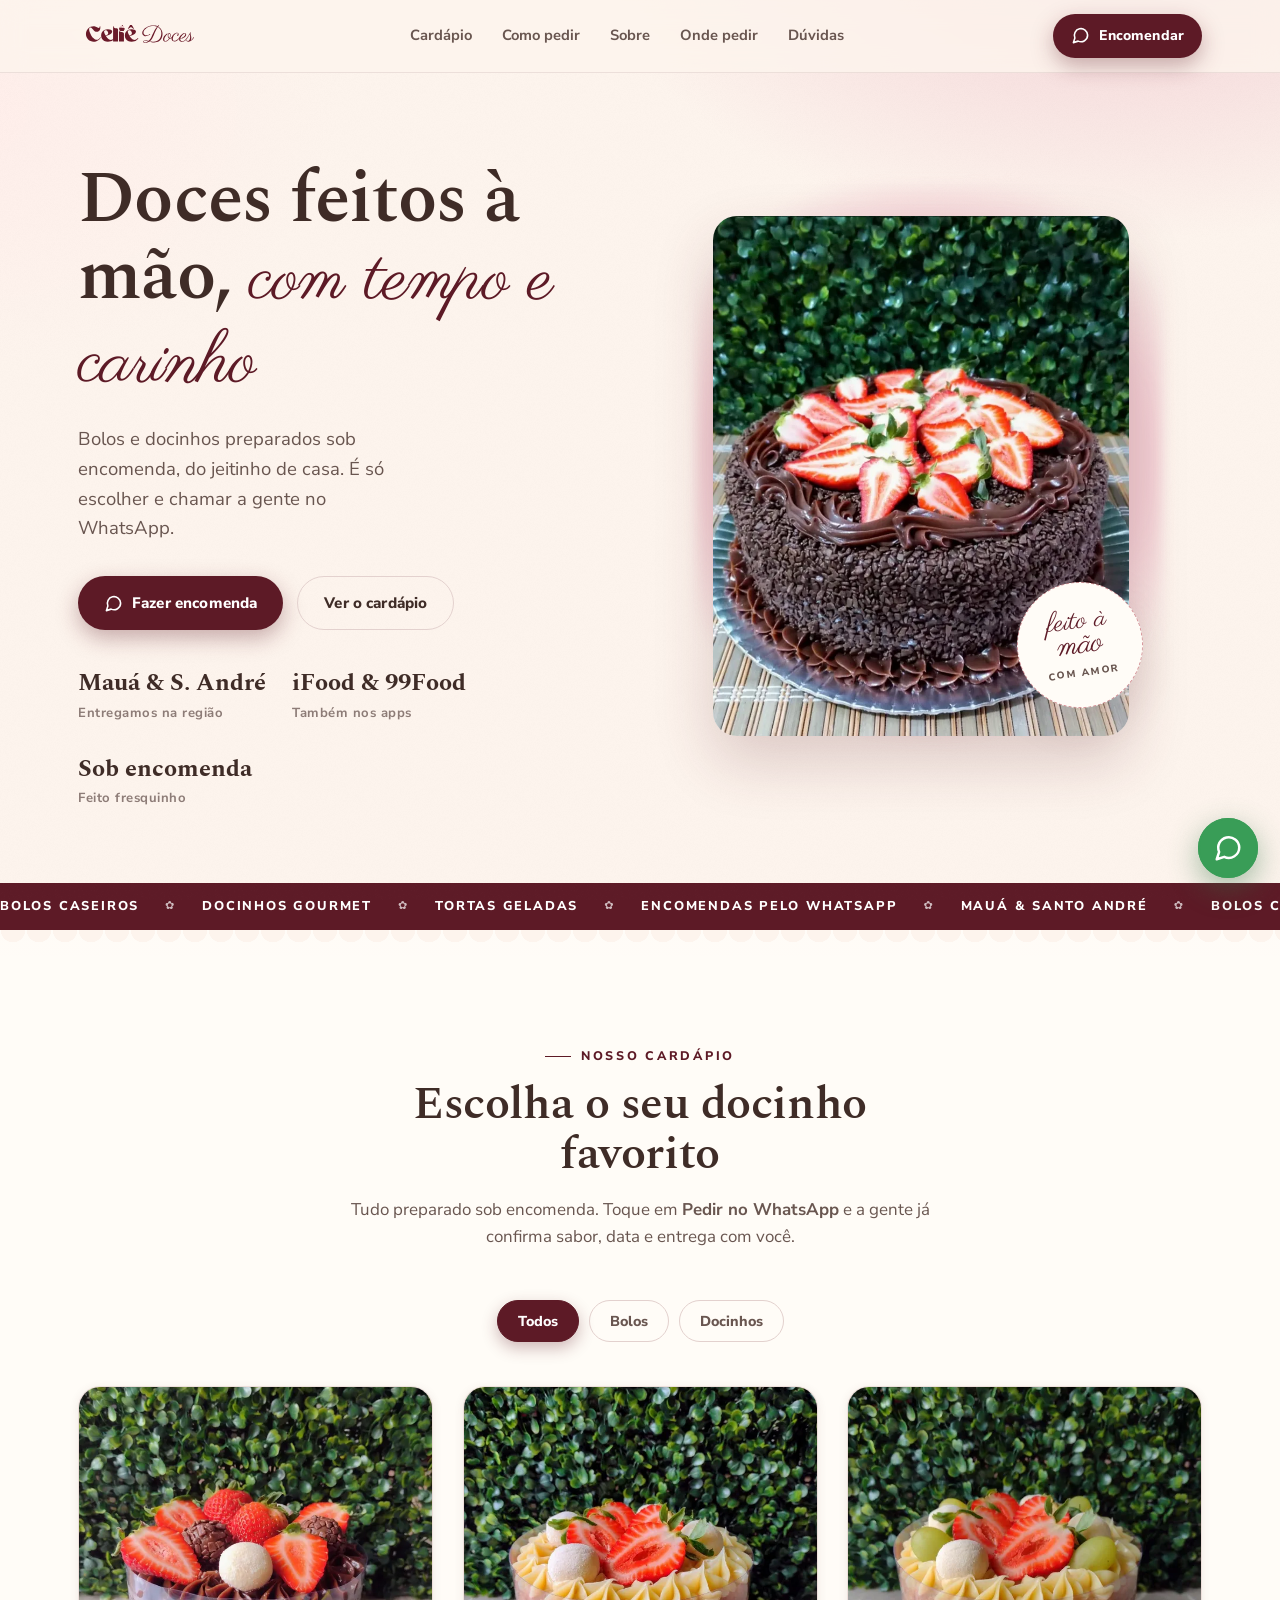
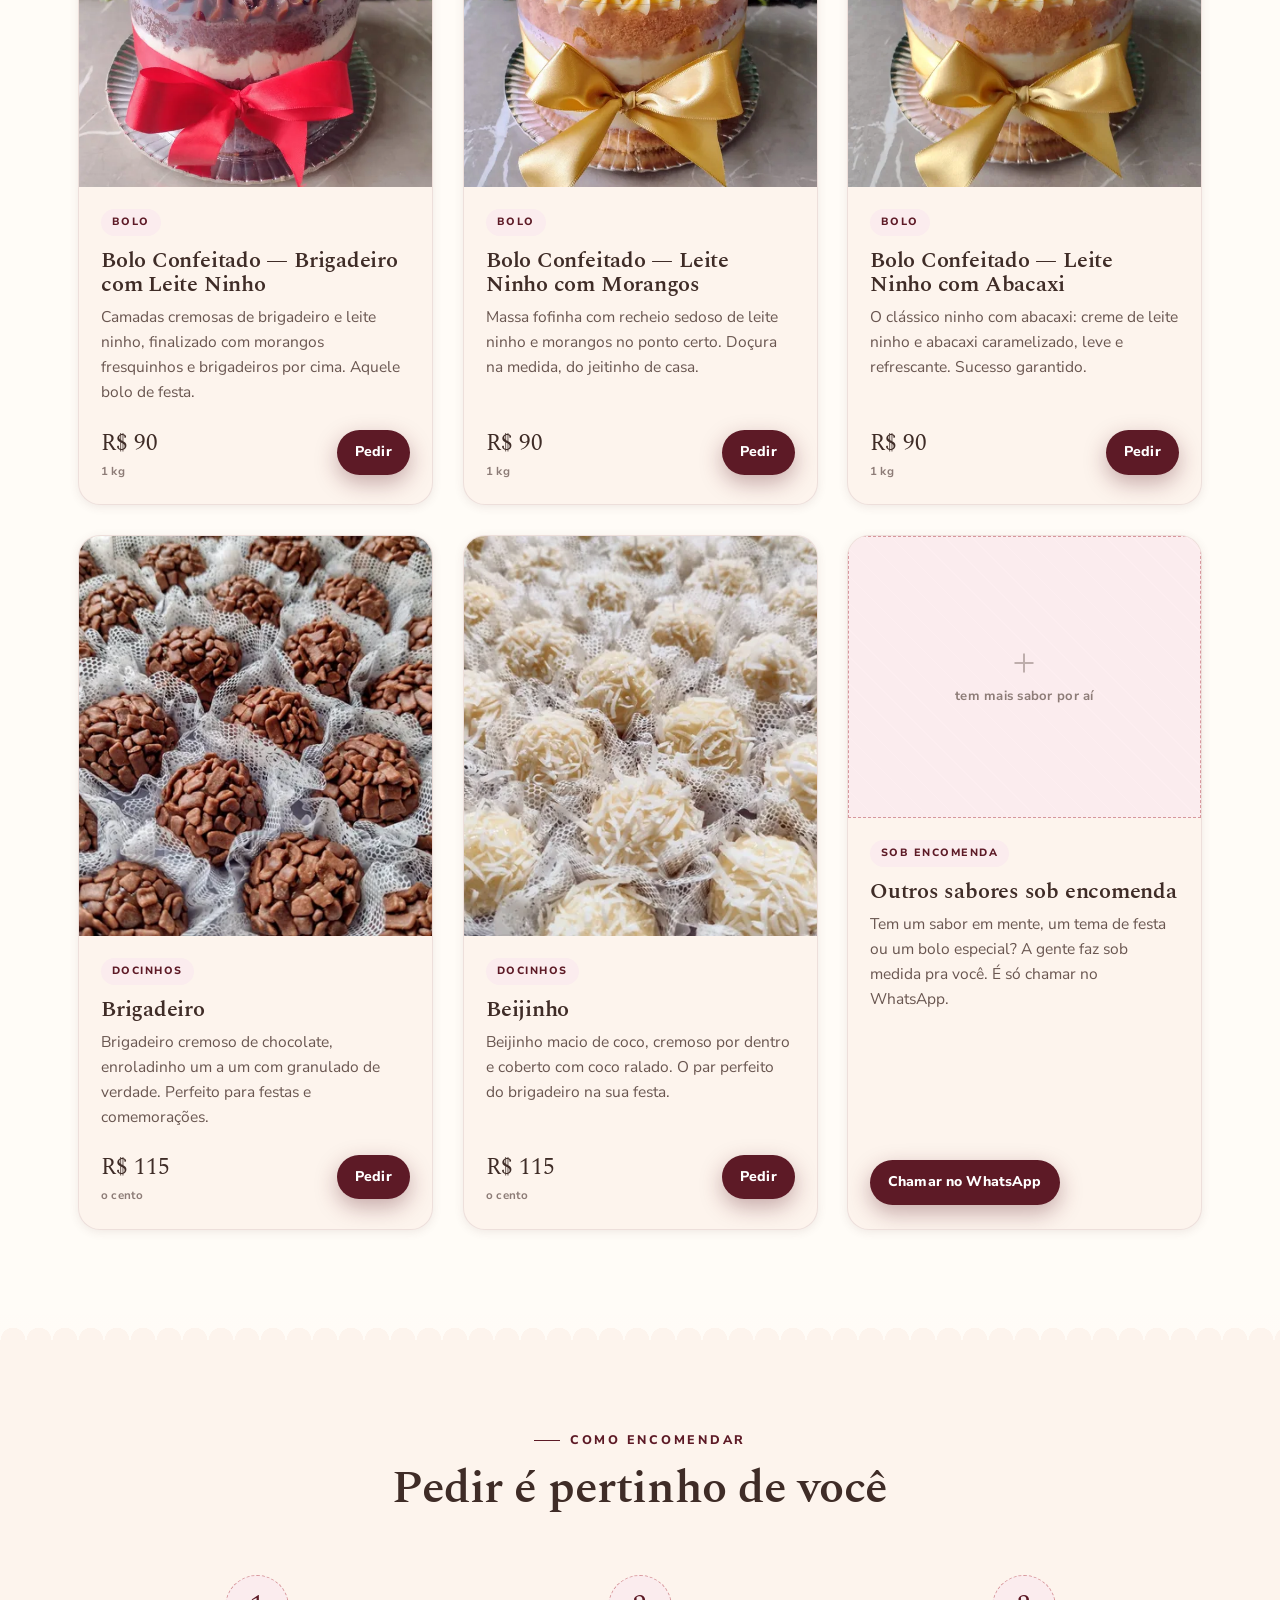
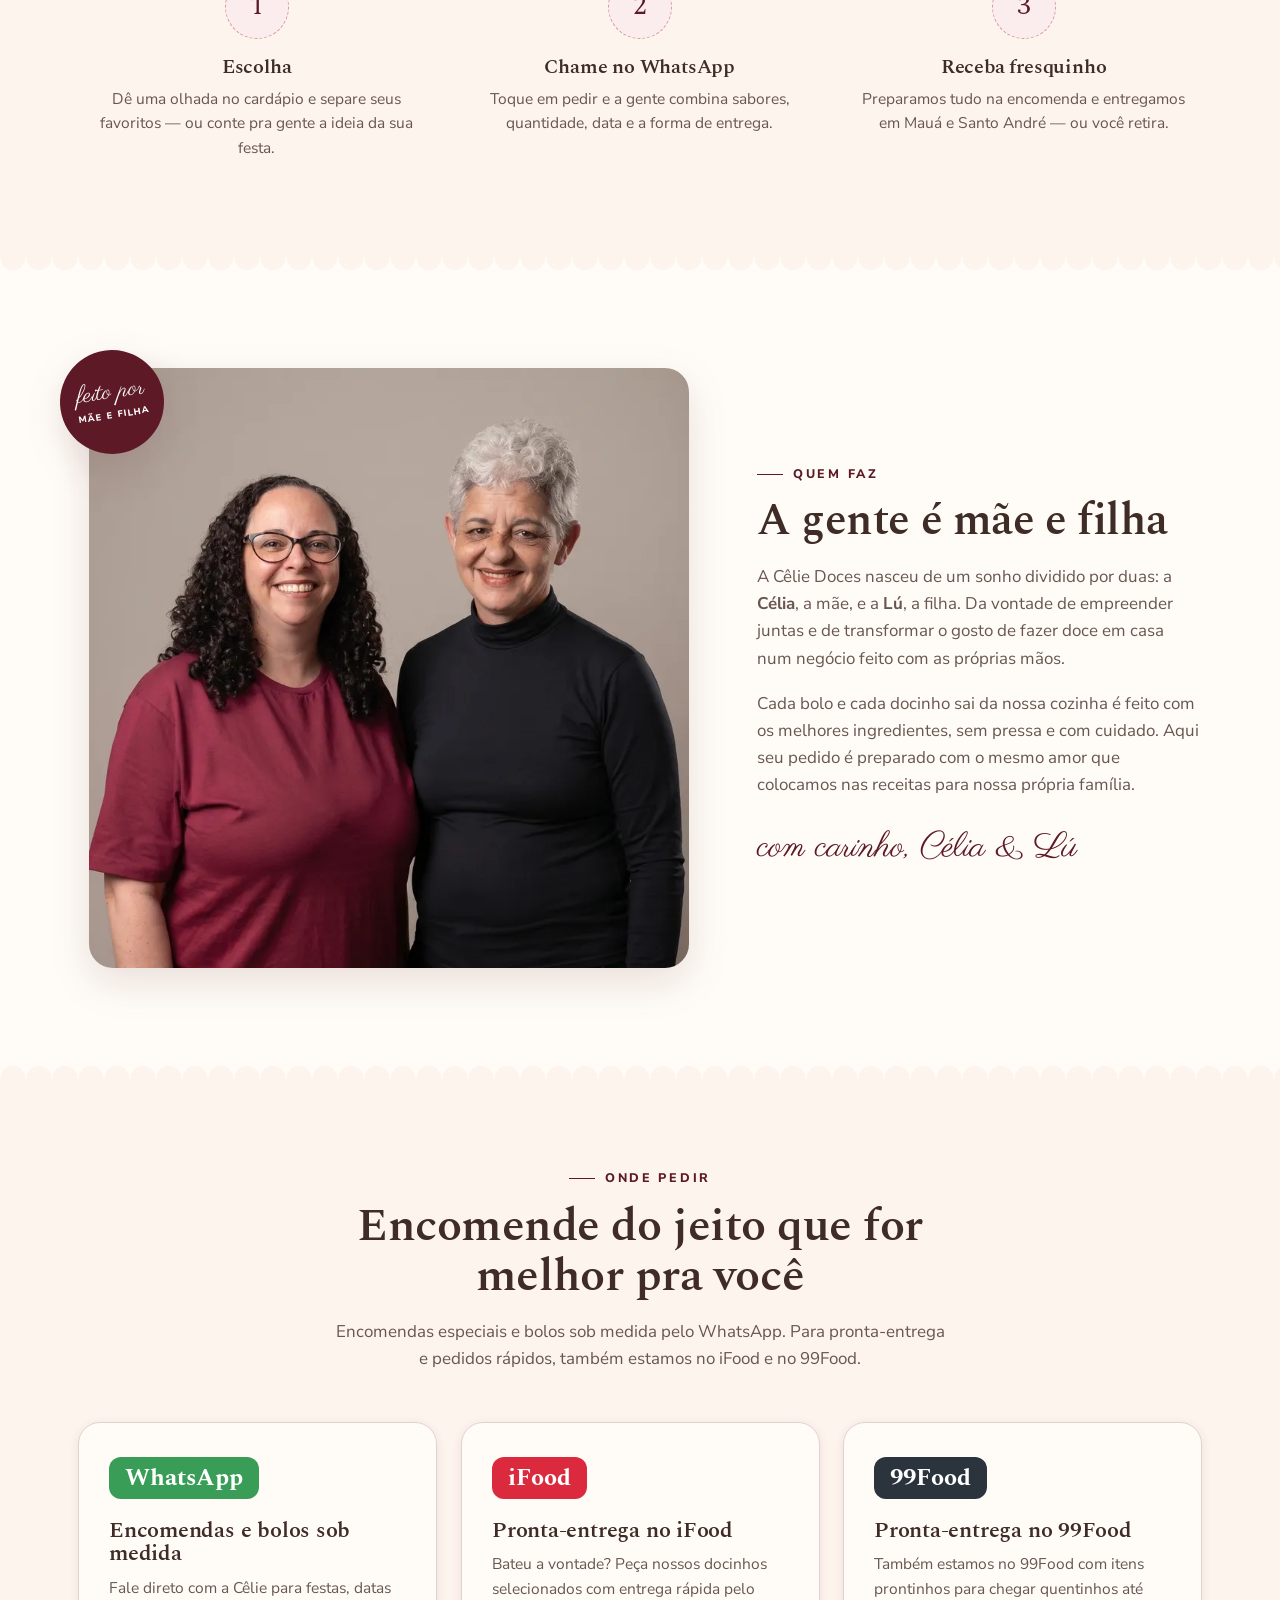
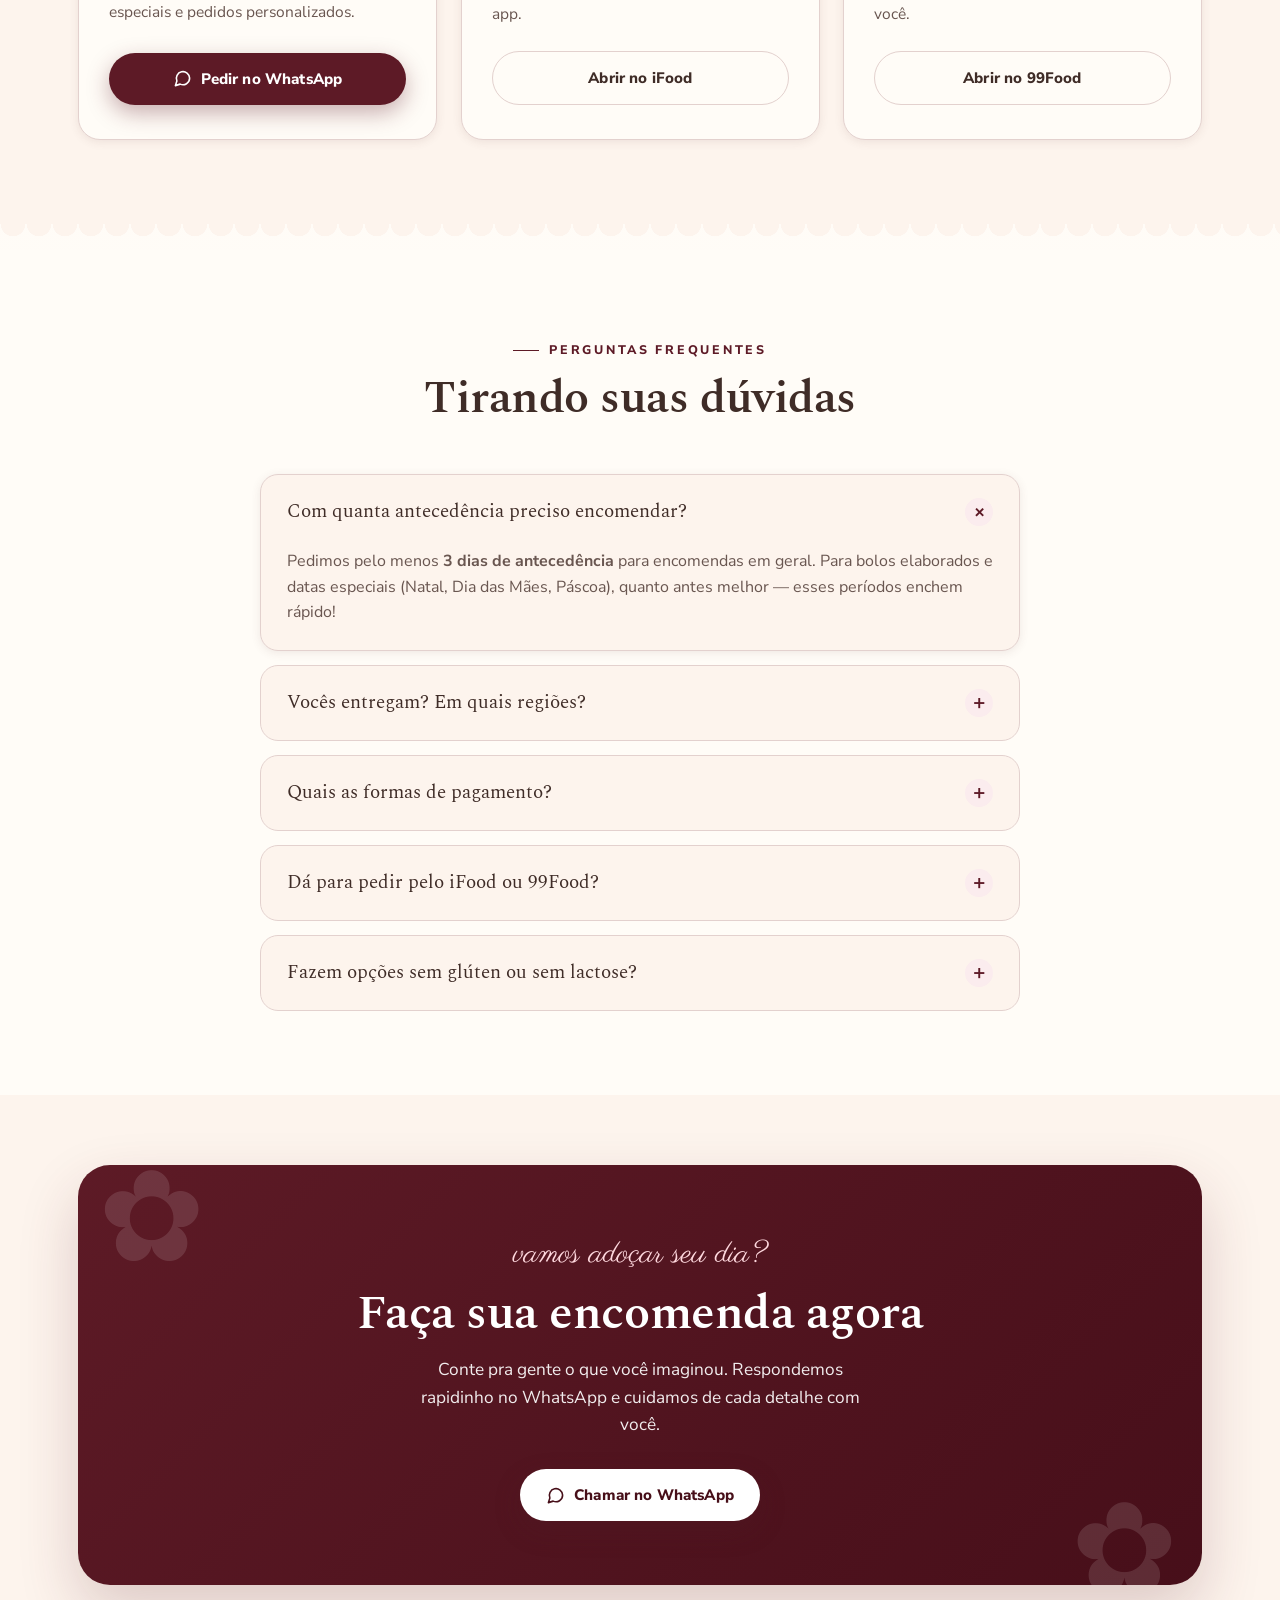
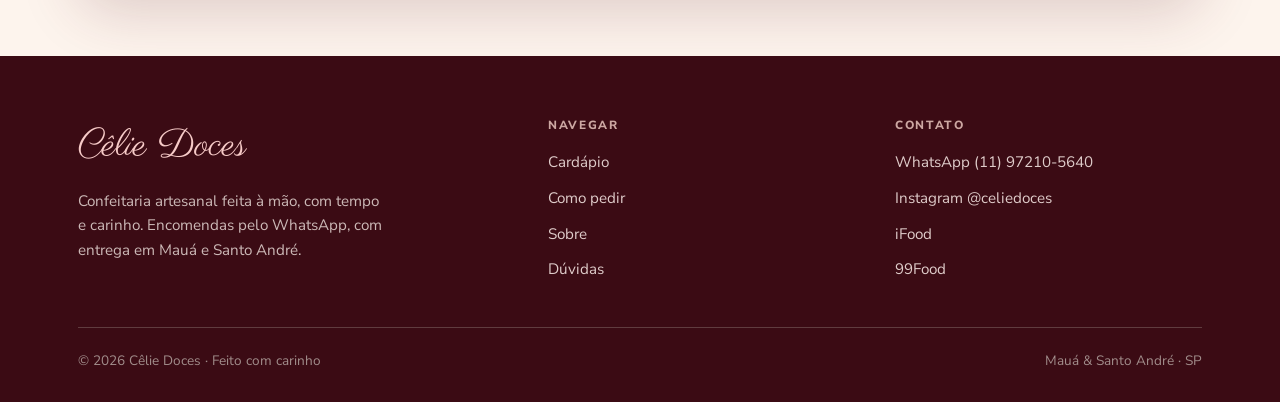
==== commit cf4aaea9: "feat: redesign v3 da landing + foto da equipe e footer na identidade - Nova versão v3 (styles-v3.css" ====
--- a/index.html
+++ b/index.html
@@ -5,7 +5,8 @@
 <meta name="viewport" content="width=device-width, initial-scale=1.0">
 <title>Cêlie Doces — Confeitaria artesanal por encomenda</title>
 <meta name="description" content="Cêlie Doces — confeitaria artesanal feita à mão, com tempo e carinho. Bolos, tortas e docinhos sob encomenda pelo WhatsApp, com entrega em Mauá e Santo André. Também no iFood e 99Food.">
-<meta name="theme-color" content="#e8a0ad">
+<meta name="theme-color" content="#6B1A29">
+<link rel="icon" type="image/svg+xml" href="assets/LogoTab.svg">
 
 <!-- Open Graph / social -->
 <meta property="og:type" content="website">
@@ -24,7 +25,7 @@
       imagesrcset="assets/bolo-480.webp 480w, assets/bolo.webp 773w"
       imagesizes="(max-width:900px) 90vw, 50vw" fetchpriority="high">
 
-<link rel="stylesheet" href="styles.css">
+<link rel="stylesheet" href="styles-v3.css?v=9">
 </head>
 <body>
 
@@ -32,8 +33,7 @@
 <header class="nav">
   <div class="wrap nav-inner">
     <a href="#topo" class="brand" aria-label="Cêlie Doces">
-      <span class="mark">Cêlie</span>
-      <span class="sub">Doces</span>
+      <img class="brand-logo" src="assets/Logo.svg" alt="Cêlie Doces" width="176" height="60">
     </a>
     <nav class="nav-links" id="navLinks">
       <a href="#cardapio">Cardápio</a>
@@ -43,7 +43,7 @@
       <a href="#duvidas">Dúvidas</a>
     </nav>
     <div class="nav-cta">
-      <a class="btn btn-primary btn-sm js-wa" data-msg="Olá, Cêlie! Vim pelo site e gostaria de fazer uma encomenda 🍰">
+      <a class="btn btn-primary btn-sm js-wa" data-msg="Olá, Cêlie! Vim pelo site e gostaria de fazer uma encomenda">
         <svg viewBox="0 0 24 24" fill="none" stroke="currentColor" stroke-width="2" stroke-linecap="round" stroke-linejoin="round"><path d="M21 11.5a8.4 8.4 0 0 1-12 7.6L3 21l1.9-5.9A8.4 8.4 0 1 1 21 11.5z"/></svg>
         Encomendar
       </a>
@@ -59,20 +59,14 @@
 <section class="hero">
   <div class="wrap hero-grid">
     <div class="hero-copy">
-      <span class="eyebrow">Confeitaria artesanal &middot; por encomenda</span>
       <h1>Doces feitos à mão, <em>com tempo e carinho</em></h1>
-      <p class="lead">Bolos, tortas e docinhos preparados sob encomenda, do jeitinho de casa. É só escolher e chamar a gente no WhatsApp.</p>
+      <p class="lead">Bolos e docinhos preparados sob encomenda, do jeitinho de casa. É só escolher e chamar a gente no WhatsApp.</p>
       <div class="hero-actions">
-        <a class="btn btn-primary js-wa" data-msg="Olá, Cêlie! Vim pelo site e gostaria de fazer uma encomenda 🍰">
+        <a class="btn btn-primary js-wa" data-msg="Olá, Cêlie! Vim pelo site e gostaria de fazer uma encomenda">
           <svg viewBox="0 0 24 24" fill="none" stroke="currentColor" stroke-width="2" stroke-linecap="round" stroke-linejoin="round"><path d="M21 11.5a8.4 8.4 0 0 1-12 7.6L3 21l1.9-5.9A8.4 8.4 0 1 1 21 11.5z"/></svg>
           Fazer encomenda
         </a>
         <a class="btn btn-ghost" href="#cardapio">Ver o cardápio</a>
-      </div>
-      <div class="hero-meta">
-        <div class="item"><b>Mauá &amp; S. André</b><span>Entregamos na região</span></div>
-        <div class="item"><b>iFood &amp; 99Food</b><span>Também nos apps</span></div>
-        <div class="item"><b>Sob encomenda</b><span>Feito fresquinho</span></div>
       </div>
     </div>
     <div class="hero-art">
@@ -90,6 +84,11 @@
         <span class="t">com amor</span>
       </div>
     </div>
+    <div class="hero-meta">
+      <div class="item"><b>Mauá &amp; S. André</b><span>Entregamos na região</span></div>
+      <div class="item"><b>iFood &amp; 99Food</b><span>Também nos apps</span></div>
+      <div class="item"><b>Sob encomenda</b><span>Feito fresquinho</span></div>
+    </div>
   </div>
 </section>
 
@@ -114,7 +113,6 @@
     <div class="filters" id="filters">
       <button class="chip active" data-cat="todos">Todos</button>
       <button class="chip" data-cat="bolos">Bolos</button>
-      <button class="chip" data-cat="tortas">Tortas</button>
       <button class="chip" data-cat="docinhos">Docinhos</button>
     </div>
 
@@ -122,97 +120,42 @@
 
       <!-- BOLOS -->
       <article class="product-card reveal" data-cat="bolos">
-        <div class="ph" role="img" aria-label="foto · bolo de cenoura">
-          <svg viewBox="0 0 24 24" fill="none" stroke="currentColor" stroke-width="1.6" stroke-linecap="round" stroke-linejoin="round"><rect x="3" y="3" width="18" height="18" rx="2"/><circle cx="8.5" cy="8.5" r="1.5"/><path d="m21 15-5-5L5 21"/></svg>
-          <span>foto · bolo de cenoura</span>
-        </div>
+        <img class="product-photo" src="assets/bolo-brigadeiro-ninho.webp" width="500" height="400" loading="lazy"
+             alt="Bolo confeitado de brigadeiro com leite ninho e morangos, com laço vermelho">
         <div class="pc-body">
           <span class="tag">Bolo</span>
-          <h3 class="product-name">Bolo de Cenoura com Brigadeiro</h3>
-          <p class="product-desc">Massa fofinha de cenoura caseira coberta com uma camada generosa de brigadeiro cremoso. O clássico que todo mundo ama.</p>
-          <div class="pc-foot">
-            <span class="product-price">R$ 68<small>bolo inteiro</small></span>
+          <h3 class="product-name">Bolo Confeitado — Brigadeiro com Leite Ninho</h3>
+          <p class="product-desc">Camadas cremosas de brigadeiro e leite ninho, finalizado com morangos fresquinhos e brigadeiros por cima. Aquele bolo de festa.</p>
+          <div class="pc-foot">
+            <span class="product-price">R$ 90<small>1 kg</small></span>
             <a class="btn btn-primary btn-sm js-order">Pedir</a>
           </div>
         </div>
       </article>
 
       <article class="product-card reveal" data-cat="bolos">
-        <div class="ph" role="img" aria-label="foto · naked cake de morango">
-          <svg viewBox="0 0 24 24" fill="none" stroke="currentColor" stroke-width="1.6" stroke-linecap="round" stroke-linejoin="round"><rect x="3" y="3" width="18" height="18" rx="2"/><circle cx="8.5" cy="8.5" r="1.5"/><path d="m21 15-5-5L5 21"/></svg>
-          <span>foto · naked cake de morango</span>
-        </div>
+        <img class="product-photo" src="assets/bolo-ninho-morango.webp" width="500" height="400" loading="lazy"
+             alt="Bolo confeitado de leite ninho com morangos, com laço dourado">
         <div class="pc-body">
           <span class="tag">Bolo</span>
-          <h3 class="product-name">Naked Cake de Morango</h3>
-          <p class="product-desc">Camadas de pão de ló com creme de baunilha sedoso e morangos fresquinhos. Perfeito para aniversários e comemorações.</p>
-          <div class="pc-foot">
-            <span class="product-price">R$ 98<small>aprox. 15 fatias</small></span>
+          <h3 class="product-name">Bolo Confeitado — Leite Ninho com Morangos</h3>
+          <p class="product-desc">Massa fofinha com recheio sedoso de leite ninho e morangos no ponto certo. Doçura na medida, do jeitinho de casa.</p>
+          <div class="pc-foot">
+            <span class="product-price">R$ 90<small>1 kg</small></span>
             <a class="btn btn-primary btn-sm js-order">Pedir</a>
           </div>
         </div>
       </article>
 
       <article class="product-card reveal" data-cat="bolos">
-        <div class="ph" role="img" aria-label="foto · bolo de fubá">
-          <svg viewBox="0 0 24 24" fill="none" stroke="currentColor" stroke-width="1.6" stroke-linecap="round" stroke-linejoin="round"><rect x="3" y="3" width="18" height="18" rx="2"/><circle cx="8.5" cy="8.5" r="1.5"/><path d="m21 15-5-5L5 21"/></svg>
-          <span>foto · bolo de fubá</span>
-        </div>
+        <img class="product-photo" src="assets/bolo-ninho-abacaxi.webp" width="500" height="400" loading="lazy"
+             alt="Bolo confeitado de leite ninho com abacaxi, com laço dourado">
         <div class="pc-body">
           <span class="tag">Bolo</span>
-          <h3 class="product-name">Bolo de Fubá com Goiabada</h3>
-          <p class="product-desc">Receita da vovó: fubá cremoso, recheio de goiabada derretida no meio e aquela crostinha dourada de dar água na boca.</p>
-          <div class="pc-foot">
-            <span class="product-price">R$ 52<small>bolo inteiro</small></span>
-            <a class="btn btn-primary btn-sm js-order">Pedir</a>
-          </div>
-        </div>
-      </article>
-
-      <!-- TORTAS -->
-      <article class="product-card reveal" data-cat="tortas">
-        <div class="ph" role="img" aria-label="foto · torta de limão">
-          <svg viewBox="0 0 24 24" fill="none" stroke="currentColor" stroke-width="1.6" stroke-linecap="round" stroke-linejoin="round"><rect x="3" y="3" width="18" height="18" rx="2"/><circle cx="8.5" cy="8.5" r="1.5"/><path d="m21 15-5-5L5 21"/></svg>
-          <span>foto · torta de limão</span>
-        </div>
-        <div class="pc-body">
-          <span class="tag">Torta</span>
-          <h3 class="product-name">Torta de Limão Merengada</h3>
-          <p class="product-desc">Base crocante, creme de limão azedinho na medida certa e um merengue maçaricado por cima. Refrescante e irresistível.</p>
-          <div class="pc-foot">
-            <span class="product-price">R$ 72<small>torta inteira</small></span>
-            <a class="btn btn-primary btn-sm js-order">Pedir</a>
-          </div>
-        </div>
-      </article>
-
-      <article class="product-card reveal" data-cat="tortas">
-        <div class="ph" role="img" aria-label="foto · cheesecake">
-          <svg viewBox="0 0 24 24" fill="none" stroke="currentColor" stroke-width="1.6" stroke-linecap="round" stroke-linejoin="round"><rect x="3" y="3" width="18" height="18" rx="2"/><circle cx="8.5" cy="8.5" r="1.5"/><path d="m21 15-5-5L5 21"/></svg>
-          <span>foto · cheesecake</span>
-        </div>
-        <div class="pc-body">
-          <span class="tag">Torta</span>
-          <h3 class="product-name">Cheesecake de Frutas Vermelhas</h3>
-          <p class="product-desc">Creme aveludado de cream cheese sobre base amanteigada, coberto com uma calda caseira de frutas vermelhas.</p>
-          <div class="pc-foot">
-            <span class="product-price">R$ 82<small>torta inteira</small></span>
-            <a class="btn btn-primary btn-sm js-order">Pedir</a>
-          </div>
-        </div>
-      </article>
-
-      <article class="product-card reveal" data-cat="tortas">
-        <div class="ph" role="img" aria-label="foto · banoffee">
-          <svg viewBox="0 0 24 24" fill="none" stroke="currentColor" stroke-width="1.6" stroke-linecap="round" stroke-linejoin="round"><rect x="3" y="3" width="18" height="18" rx="2"/><circle cx="8.5" cy="8.5" r="1.5"/><path d="m21 15-5-5L5 21"/></svg>
-          <span>foto · banoffee</span>
-        </div>
-        <div class="pc-body">
-          <span class="tag">Torta</span>
-          <h3 class="product-name">Banoffee</h3>
-          <p class="product-desc">Doce de leite cremoso, banana, chantilly fresco e um toque de canela. Aquele docinho gelado que conforta a alma.</p>
-          <div class="pc-foot">
-            <span class="product-price">R$ 76<small>torta inteira</small></span>
+          <h3 class="product-name">Bolo Confeitado — Leite Ninho com Abacaxi</h3>
+          <p class="product-desc">O clássico ninho com abacaxi: creme de leite ninho e abacaxi caramelizado, leve e refrescante. Sucesso garantido.</p>
+          <div class="pc-foot">
+            <span class="product-price">R$ 90<small>1 kg</small></span>
             <a class="btn btn-primary btn-sm js-order">Pedir</a>
           </div>
         </div>
@@ -220,49 +163,45 @@
 
       <!-- DOCINHOS -->
       <article class="product-card reveal" data-cat="docinhos">
-        <div class="ph" role="img" aria-label="foto · brigadeiros gourmet">
-          <svg viewBox="0 0 24 24" fill="none" stroke="currentColor" stroke-width="1.6" stroke-linecap="round" stroke-linejoin="round"><rect x="3" y="3" width="18" height="18" rx="2"/><circle cx="8.5" cy="8.5" r="1.5"/><path d="m21 15-5-5L5 21"/></svg>
-          <span>foto · brigadeiros gourmet</span>
-        </div>
+        <img class="product-photo" src="assets/brigadeiro.webp" width="500" height="400" loading="lazy"
+             alt="Brigadeiros enrolados um a um, com granulado de chocolate">
         <div class="pc-body">
           <span class="tag">Docinhos</span>
-          <h3 class="product-name">Brigadeiros Gourmet</h3>
-          <p class="product-desc">Feitos com chocolate de verdade, enroladinhos um a um. Sabores: tradicional, belga, ninho, paçoca e pistache.</p>
-          <div class="pc-foot">
-            <span class="product-price">R$ 95<small>cento &middot; mín. 50 un</small></span>
+          <h3 class="product-name">Brigadeiro</h3>
+          <p class="product-desc">Brigadeiro cremoso de chocolate, enroladinho um a um com granulado de verdade. Perfeito para festas e comemorações.</p>
+          <div class="pc-foot">
+            <span class="product-price">R$ 115<small>o cento</small></span>
             <a class="btn btn-primary btn-sm js-order">Pedir</a>
           </div>
         </div>
       </article>
 
       <article class="product-card reveal" data-cat="docinhos">
-        <div class="ph" role="img" aria-label="foto · caixa de trufas">
-          <svg viewBox="0 0 24 24" fill="none" stroke="currentColor" stroke-width="1.6" stroke-linecap="round" stroke-linejoin="round"><rect x="3" y="3" width="18" height="18" rx="2"/><circle cx="8.5" cy="8.5" r="1.5"/><path d="m21 15-5-5L5 21"/></svg>
-          <span>foto · caixa de trufas</span>
-        </div>
+        <img class="product-photo" src="assets/beijinho.webp" width="500" height="400" loading="lazy"
+             alt="Beijinhos enrolados um a um, cobertos com coco ralado">
         <div class="pc-body">
           <span class="tag">Docinhos</span>
-          <h3 class="product-name">Caixa de Trufas Sortidas</h3>
-          <p class="product-desc">Nove trufas cremosas em sabores variados, embaladas com capricho. Um presente lindo e delicioso para quem você ama.</p>
-          <div class="pc-foot">
-            <span class="product-price">R$ 39<small>caixa com 9 un</small></span>
-            <a class="btn btn-primary btn-sm js-order">Pedir</a>
-          </div>
-        </div>
-      </article>
-
-      <article class="product-card reveal" data-cat="docinhos">
-        <div class="ph" role="img" aria-label="foto · mini tortinhas">
-          <svg viewBox="0 0 24 24" fill="none" stroke="currentColor" stroke-width="1.6" stroke-linecap="round" stroke-linejoin="round"><rect x="3" y="3" width="18" height="18" rx="2"/><circle cx="8.5" cy="8.5" r="1.5"/><path d="m21 15-5-5L5 21"/></svg>
-          <span>foto · mini tortinhas</span>
-        </div>
-        <div class="pc-body">
-          <span class="tag">Docinhos</span>
-          <h3 class="product-name">Mini Tortinhas Variadas</h3>
-          <p class="product-desc">Tortinhas individuais nos sabores limão, ninho com morango e chocolate. Perfeitas para chá da tarde e festinhas.</p>
-          <div class="pc-foot">
-            <span class="product-price">R$ 54<small>caixa com 6 un</small></span>
-            <a class="btn btn-primary btn-sm js-order">Pedir</a>
+          <h3 class="product-name">Beijinho</h3>
+          <p class="product-desc">Beijinho macio de coco, cremoso por dentro e coberto com coco ralado. O par perfeito do brigadeiro na sua festa.</p>
+          <div class="pc-foot">
+            <span class="product-price">R$ 115<small>o cento</small></span>
+            <a class="btn btn-primary btn-sm js-order">Pedir</a>
+          </div>
+        </div>
+      </article>
+
+      <!-- SOB ENCOMENDA (aparece só em "Todos") -->
+      <article class="product-card reveal" data-cat="encomenda">
+        <div class="ph" role="img" aria-label="outros sabores sob encomenda">
+          <svg viewBox="0 0 24 24" fill="none" stroke="currentColor" stroke-width="1.6" stroke-linecap="round" stroke-linejoin="round"><path d="M12 5v14M5 12h14"/></svg>
+          <span>tem mais sabor por aí</span>
+        </div>
+        <div class="pc-body">
+          <span class="tag">Sob encomenda</span>
+          <h3 class="product-name">Outros sabores sob encomenda</h3>
+          <p class="product-desc">Tem um sabor em mente, um tema de festa ou um bolo especial? A gente faz sob medida pra você. É só chamar no WhatsApp.</p>
+          <div class="pc-foot">
+            <a class="btn btn-primary btn-sm js-wa" data-msg="Olá, Cêlie! Quero um doce sob encomenda. Pode me ajudar?">Chamar no WhatsApp</a>
           </div>
         </div>
       </article>
@@ -305,20 +244,18 @@
   <div class="wrap about-grid">
     <div class="about-art reveal">
       <div class="stamp">
-        <span class="s">desde</span>
-        <span class="t">a cozinha de casa</span>
-      </div>
-      <div class="ph" role="img" aria-label="foto da Cêlie / da cozinha">
-        <svg viewBox="0 0 24 24" fill="none" stroke="currentColor" stroke-width="1.6" stroke-linecap="round" stroke-linejoin="round"><rect x="3" y="3" width="18" height="18" rx="2"/><circle cx="8.5" cy="8.5" r="1.5"/><path d="m21 15-5-5L5 21"/></svg>
-        <span>foto da Cêlie / da cozinha</span>
-      </div>
+        <span class="s">feito por</span>
+        <span class="t">mãe e filha</span>
+      </div>
+      <img class="about-photo" src="assets/celie-lu-sq.webp" width="800" height="800" loading="lazy"
+           alt="Lú e Célia, mãe e filha por trás da Cêlie Doces">
     </div>
     <div class="about-text reveal">
       <span class="eyebrow">Quem faz</span>
-      <h2>Oi, eu sou a Cêlie!</h2>
-      <p>A Cêlie Doces nasceu na minha cozinha, do gosto de receber as pessoas com algo doce e feito com cuidado. O que começou agradando a família e os amigos virou encomenda pra toda a vizinhança.</p>
-      <p>Cada bolo e cada docinho é preparado por mim, com ingredientes de qualidade, sem pressa e com muito carinho. Aqui não tem produção em massa — tem receita de casa, do jeitinho que adoça o seu dia.</p>
-      <div class="about-sign">com carinho, Cêlie</div>
+      <h2>A gente é mãe e filha</h2>
+      <p>A Cêlie Doces nasceu de um sonho dividido por duas: a <b>Célia</b>, a mãe, e a <b>Lú</b>, a filha. Da vontade de empreender juntas e de transformar o gosto de fazer doce em casa num negócio feito com as próprias mãos.</p>
+      <p>Cada bolo e cada docinho sai da nossa cozinha é feito com os melhores ingredientes, sem pressa e com cuidado. Aqui seu pedido é preparado com o mesmo amor que colocamos nas receitas para nossa própria família.</p>
+      <div class="about-sign">com carinho, Célia &amp; Lú</div>
     </div>
   </div>
 </section>
@@ -337,7 +274,7 @@
         <span class="logo wa">WhatsApp</span>
         <h3>Encomendas e bolos sob medida</h3>
         <p>Fale direto com a Cêlie para festas, datas especiais e pedidos personalizados.</p>
-        <a class="btn btn-primary js-wa" data-msg="Olá, Cêlie! Gostaria de fazer uma encomenda 🍰">
+        <a class="btn btn-primary js-wa" data-msg="Olá, Cêlie! Gostaria de fazer uma encomenda">
           <svg viewBox="0 0 24 24" fill="none" stroke="currentColor" stroke-width="2" stroke-linecap="round" stroke-linejoin="round"><path d="M21 11.5a8.4 8.4 0 0 1-12 7.6L3 21l1.9-5.9A8.4 8.4 0 1 1 21 11.5z"/></svg>
           Pedir no WhatsApp
         </a>
@@ -346,15 +283,13 @@
         <span class="logo ifood">iFood</span>
         <h3>Pronta-entrega no iFood</h3>
         <p>Bateu a vontade? Peça nossos docinhos selecionados com entrega rápida pelo app.</p>
-        <!-- TODO: substitua pela URL da sua loja no iFood -->
-        <a class="btn btn-ghost" href="https://www.ifood.com.br" target="_blank" rel="noopener">Abrir no iFood</a>
+        <a class="btn btn-ghost" href="https://www.ifood.com.br/delivery/maua-sp/celie-doces-bolos-e-sobremesas-jardim-pilar/358d78ea-8b2d-4a40-b591-5d768172a7d7" target="_blank" rel="noopener">Abrir no iFood</a>
       </div>
       <div class="where-card reveal">
         <span class="logo food99">99Food</span>
         <h3>Pronta-entrega no 99Food</h3>
         <p>Também estamos no 99Food com itens prontinhos para chegar quentinhos até você.</p>
-        <!-- TODO: substitua pela URL da sua loja no 99Food -->
-        <a class="btn btn-ghost" href="https://99app.com" target="_blank" rel="noopener">Abrir no 99Food</a>
+        <a class="btn btn-ghost" href="https://oia.99app.com/dlp9/kOAtMN" target="_blank" rel="noopener">Abrir no 99Food</a>
       </div>
     </div>
   </div>
@@ -387,7 +322,7 @@
       </details>
       <details class="faq-item reveal">
         <summary>Fazem opções sem glúten ou sem lactose?<span class="ico">+</span></summary>
-        <div class="ans">Algumas receitas têm versão adaptada, sob consulta. Chame a gente no WhatsApp contando sua restrição que encontramos a melhor opção pra você. 💕</div>
+        <div class="ans">Algumas receitas têm versão adaptada, sob consulta. Chame a gente no WhatsApp contando sua restrição que encontramos a melhor opção pra você.</div>
       </details>
     </div>
   </div>
@@ -399,7 +334,7 @@
     <span class="script">vamos adoçar seu dia?</span>
     <h2>Faça sua encomenda agora</h2>
     <p>Conte pra gente o que você imaginou. Respondemos rapidinho no WhatsApp e cuidamos de cada detalhe com você.</p>
-    <a class="btn btn-primary js-wa" data-msg="Olá, Cêlie! Vim pelo site e quero fazer uma encomenda 🍰">
+    <a class="btn btn-primary js-wa" data-msg="Olá, Cêlie! Vim pelo site e quero fazer uma encomenda">
       <svg viewBox="0 0 24 24" fill="none" stroke="currentColor" stroke-width="2" stroke-linecap="round" stroke-linejoin="round"><path d="M21 11.5a8.4 8.4 0 0 1-12 7.6L3 21l1.9-5.9A8.4 8.4 0 1 1 21 11.5z"/></svg>
       Chamar no WhatsApp
     </a>
@@ -420,33 +355,33 @@
         <ul>
           <li><a href="#cardapio">Cardápio</a></li>
           <li><a href="#encomendar">Como pedir</a></li>
-          <li><a href="#sobre">Sobre a Cêlie</a></li>
+          <li><a href="#sobre">Sobre</a></li>
           <li><a href="#duvidas">Dúvidas</a></li>
         </ul>
       </div>
       <div>
         <h4>Contato</h4>
         <ul>
-          <li><a class="js-wa" data-msg="Olá, Cêlie! Vim pelo site 🍰" href="#">WhatsApp (11) 97210-5640</a></li>
+          <li><a class="js-wa" data-msg="Olá, Cêlie! Vim pelo site" href="#">WhatsApp (11) 97210-5640</a></li>
           <li><a href="https://www.instagram.com/celiedoces/" target="_blank" rel="noopener">Instagram @celiedoces</a></li>
-          <li><a href="https://www.ifood.com.br" target="_blank" rel="noopener">iFood</a></li>
-          <li><a href="https://99app.com" target="_blank" rel="noopener">99Food</a></li>
+          <li><a href="https://www.ifood.com.br/delivery/maua-sp/celie-doces-bolos-e-sobremesas-jardim-pilar/358d78ea-8b2d-4a40-b591-5d768172a7d7" target="_blank" rel="noopener">iFood</a></li>
+          <li><a href="https://oia.99app.com/dlp9/kOAtMN" target="_blank" rel="noopener">99Food</a></li>
         </ul>
       </div>
     </div>
     <div class="footer-bottom">
-      <span>© 2026 Cêlie Doces · Feito com carinho 🩷</span>
+      <span>© 2026 Cêlie Doces · Feito com carinho</span>
       <span>Mauá &amp; Santo André · SP</span>
     </div>
   </div>
 </footer>
 
 <!-- floating whatsapp -->
-<a class="fab js-wa" data-msg="Olá, Cêlie! Vim pelo site e gostaria de fazer uma encomenda 🍰" aria-label="Falar no WhatsApp">
+<a class="fab js-wa" data-msg="Olá, Cêlie! Vim pelo site e gostaria de fazer uma encomenda" aria-label="Falar no WhatsApp">
   <svg viewBox="0 0 24 24" fill="none" stroke="currentColor" stroke-width="2" stroke-linecap="round" stroke-linejoin="round"><path d="M21 11.5a8.4 8.4 0 0 1-12 7.6L3 21l1.9-5.9A8.4 8.4 0 1 1 21 11.5z"/></svg>
 </a>
 
-<script src="app.js" defer></script>
+<script src="app-v3.js?v=4" defer></script>
 
 </body>
 </html>
--- a/styles-v3.css
+++ b/styles-v3.css
@@ -0,0 +1,459 @@
+/* ============================================================
+   Cêlie Doces — sistema visual
+   Acolhedor & artesanal · base rosa claro
+   ============================================================ */
+
+:root {
+  /* marca: vinho da logo (#6B1A29) + acentos rosa-claro (#EECCCD / #F9E9E9) */
+  --rose: oklch(0.33 0.097 14);
+  --rose-deep: oklch(0.27 0.085 14);
+  --cream: oklch(0.973 0.013 62);
+  --radius: 22px;
+  --font-display: "Spectral", Georgia, serif;
+
+  /* paleta fixa */
+  --cream-2: oklch(0.955 0.022 54);
+  --card: oklch(0.992 0.008 70);
+  --pink-50: oklch(0.955 0.016 8);
+  --pink-100: oklch(0.885 0.04 8);
+  --pink-200: oklch(0.82 0.058 12);
+  --pink-300: oklch(0.74 0.078 14);
+  --ink: oklch(0.315 0.03 38);
+  --ink-soft: oklch(0.47 0.028 36);
+  --ink-faint: oklch(0.6 0.022 36);
+  --line: oklch(0.875 0.02 30);
+
+  --font-script: "Parisienne", cursive;
+  --font-body: "Nunito Sans", system-ui, sans-serif;
+
+  --shadow-sm: 0 2px 10px oklch(0.4 0.06 14 / 0.1);
+  --shadow-md: 0 14px 40px oklch(0.4 0.08 14 / 0.15);
+  --shadow-lift: 0 26px 60px oklch(0.35 0.09 14 / 0.2);
+
+  --maxw: 1180px;
+}
+
+* { box-sizing: border-box; }
+
+html { scroll-behavior: smooth; scroll-padding-top: 92px; }
+
+body {
+  margin: 0;
+  font-family: var(--font-body);
+  color: var(--ink);
+  background-color: var(--cream);
+  background-image:
+    radial-gradient(900px 520px at 88% -8%, var(--pink-100), transparent 60%),
+    radial-gradient(760px 480px at -6% 12%, oklch(0.96 0.02 30), transparent 55%);
+  background-attachment: fixed;
+  line-height: 1.6;
+  -webkit-font-smoothing: antialiased;
+  overflow-x: hidden;
+}
+
+/* fine paper grain overlay */
+body::before {
+  content: "";
+  position: fixed;
+  inset: 0;
+  z-index: 0;
+  pointer-events: none;
+  opacity: 0.5;
+  background-image: url("data:image/svg+xml,%3Csvg xmlns='http://www.w3.org/2000/svg' width='160' height='160'%3E%3Cfilter id='n'%3E%3CfeTurbulence type='fractalNoise' baseFrequency='0.85' numOctaves='2' stitchTiles='stitch'/%3E%3CfeColorMatrix type='saturate' values='0'/%3E%3C/filter%3E%3Crect width='100%25' height='100%25' filter='url(%23n)' opacity='0.045'/%3E%3C/svg%3E");
+}
+
+img { max-width: 100%; display: block; }
+a { color: inherit; text-decoration: none; }
+
+.wrap { max-width: var(--maxw); margin: 0 auto; padding: 0 28px; position: relative; z-index: 1; }
+
+/* ---------- type ---------- */
+h1, h2, h3 { font-family: var(--font-display); font-weight: 600; line-height: 1.08; letter-spacing: -0.01em; margin: 0; }
+
+.eyebrow {
+  font-family: var(--font-body);
+  font-size: 0.78rem;
+  font-weight: 800;
+  letter-spacing: 0.22em;
+  text-transform: uppercase;
+  color: var(--rose);
+  display: inline-flex;
+  align-items: center;
+  gap: 10px;
+}
+.eyebrow::before {
+  content: "";
+  width: 26px; height: 1.5px;
+  background: var(--rose);
+  display: inline-block;
+}
+
+.script { font-family: var(--font-script); font-weight: 400; color: var(--rose); }
+
+/* ---------- buttons ---------- */
+.btn {
+  display: inline-flex;
+  align-items: center;
+  justify-content: center;
+  gap: 9px;
+  font-family: var(--font-body);
+  font-weight: 800;
+  font-size: 0.95rem;
+  letter-spacing: 0.01em;
+  border: none;
+  cursor: pointer;
+  padding: 14px 26px;
+  border-radius: 999px;
+  transition: transform .18s ease, box-shadow .18s ease, background-color .18s ease;
+  white-space: nowrap;
+}
+.btn svg { width: 19px; height: 19px; }
+
+.btn-primary { background: var(--rose); color: #fff; box-shadow: 0 8px 22px oklch(0.33 0.1 14 / 0.34); }
+.btn-primary:hover { background: var(--rose-deep); transform: translateY(-2px); box-shadow: 0 14px 30px oklch(0.3 0.1 14 / 0.42); }
+
+.btn-ghost { background: transparent; color: var(--ink); border: 1.5px solid var(--line); }
+.btn-ghost:hover { border-color: var(--rose); color: var(--rose); transform: translateY(-2px); }
+
+.btn-sm { padding: 11px 18px; font-size: 0.88rem; }
+
+/* ============================================================
+   NAV
+   ============================================================ */
+.nav {
+  position: sticky; top: 0; z-index: 60;
+  backdrop-filter: blur(12px);
+  background: oklch(0.973 0.013 62 / 0.82);
+  border-bottom: 1px solid oklch(0.87 0.02 30 / 0.6);
+}
+.nav-inner { display: flex; align-items: center; justify-content: space-between; height: 72px; }
+.brand { display: flex; align-items: center; }
+.brand-logo { height: 42px; width: auto; display: block; }
+
+.nav-links { display: flex; gap: 30px; align-items: center; }
+.nav-links a { font-weight: 700; font-size: 0.92rem; color: var(--ink-soft); position: relative; padding: 4px 0; }
+.nav-links a::after { content: ""; position: absolute; left: 0; bottom: -2px; width: 0; height: 2px; background: var(--rose); transition: width .22s ease; border-radius: 2px; }
+.nav-links a:hover { color: var(--ink); }
+.nav-links a:hover::after { width: 100%; }
+.nav-cta { display: flex; align-items: center; gap: 14px; }
+
+.nav-toggle { display: none; }
+
+/* ============================================================
+   HERO
+   ============================================================ */
+.hero { padding: 70px 0 40px; position: relative; }
+.hero-grid {
+  display: grid;
+  grid-template-columns: 1fr 1.12fr;
+  grid-template-areas: "copy art" "meta art";
+  column-gap: 60px; row-gap: 0;
+  align-items: center;
+}
+.hero-copy { grid-area: copy; }
+.hero-art  { grid-area: art; align-self: center; }
+.hero-meta { grid-area: meta; }
+.hero h1 { font-size: clamp(2.7rem, 5.6vw, 4.6rem); margin: 18px 0 0; }
+.hero h1 em { font-style: normal; font-family: var(--font-script); color: var(--rose); font-weight: 400; }
+.hero p.lead { font-size: 1.16rem; color: var(--ink-soft); margin: 22px 0 0; max-width: 30ch; }
+.hero-actions { display: flex; gap: 14px; margin-top: 32px; flex-wrap: wrap; }
+.hero-meta { display: flex; gap: 26px; margin-top: 34px; flex-wrap: wrap; }
+.hero-meta .item { display: flex; flex-direction: column; }
+.hero-meta .item b { font-family: var(--font-display); font-size: 1.5rem; color: var(--ink); }
+.hero-meta .item span { font-size: 0.82rem; color: var(--ink-faint); font-weight: 700; letter-spacing: 0.04em; }
+
+.hero-art { position: relative; max-width: 440px; margin-inline: auto; }
+.hero-art .blob {
+  position: absolute; inset: -6% -8% -10% -4%;
+  background: radial-gradient(circle at 50% 45%, var(--pink-200), var(--pink-100) 55%, transparent 72%);
+  filter: blur(6px); z-index: 0;
+}
+/* real hero photo — mirrors the prototype's <image-slot> box (shape=rounded radius=24) */
+.hero-art .hero-img {
+  position: relative; z-index: 1;
+  width: 100%; aspect-ratio: 4/5;
+  max-height: min(58vh, 520px);   /* fit the screen; crop via object-fit */
+  object-fit: cover; border-radius: 24px;
+  box-shadow: var(--shadow-lift);
+}
+.hero-badge {
+  position: absolute; z-index: 2; right: -14px; bottom: 28px;
+  width: 126px; height: 126px; border-radius: 50%;
+  background: var(--card); box-shadow: var(--shadow-md);
+  display: grid; place-content: center; text-align: center;
+  border: 1px dashed var(--pink-300);
+  transform: rotate(-8deg);
+}
+.hero-badge .s { font-family: var(--font-script); color: var(--rose); font-size: 1.7rem; line-height: 1; }
+.hero-badge .t { font-size: 0.62rem; font-weight: 800; letter-spacing: 0.16em; text-transform: uppercase; color: var(--ink-soft); margin-top: 4px; }
+
+/* ---------- ribbon marquee ---------- */
+.ribbon { background: var(--rose); color: #fff; overflow: hidden; margin-top: 34px; }
+.ribbon .track { display: flex; gap: 0; white-space: nowrap; animation: slide 26s linear infinite; }
+.ribbon span { display: inline-flex; align-items: center; padding: 13px 0; font-weight: 800; letter-spacing: 0.14em; text-transform: uppercase; font-size: 0.8rem; }
+.ribbon span::after { content: "✿"; margin: 0 26px; opacity: 0.7; font-size: 0.7rem; }
+@keyframes slide { to { transform: translateX(-50%); } }
+
+/* ============================================================
+   PHOTO PLACEHOLDERS (owner fills these later)
+   ============================================================ */
+.ph {
+  display: flex; flex-direction: column; align-items: center; justify-content: center;
+  gap: 8px; text-align: center; padding: 16px;
+  background:
+    repeating-linear-gradient(45deg, transparent 0 18px, oklch(0.97 0.02 8 / 0.5) 18px 19px),
+    var(--pink-50);
+  border: 1.5px dashed var(--pink-300);
+  color: var(--ink-faint);
+}
+.ph svg { width: 30px; height: 30px; opacity: 0.55; }
+.ph span { font-size: 0.82rem; font-weight: 700; letter-spacing: 0.02em; max-width: 90%; }
+.product-card .ph { width: 100%; aspect-ratio: 5/4; }
+.about-art .ph { width: 100%; aspect-ratio: 1/1; border-radius: 24px; box-shadow: var(--shadow-md); }
+
+/* real product / about photos */
+.product-photo { width: 100%; aspect-ratio: 5/4; object-fit: cover; display: block; }
+.about-photo { width: 100%; max-width: 600px; height: auto; margin-inline: auto; aspect-ratio: 1 / 1; object-fit: cover; border-radius: 24px; box-shadow: var(--shadow-md); display: block; }
+
+/* ============================================================
+   SECTION SHELL
+   ============================================================ */
+section { position: relative; z-index: 1; }
+.section { padding: 84px 0; }
+.section-head { text-align: center; max-width: 620px; margin: 0 auto 50px; }
+.section-head h2 { font-size: clamp(2rem, 3.6vw, 2.9rem); margin-top: 14px; }
+.section-head p { color: var(--ink-soft); font-size: 1.06rem; margin: 16px 0 0; }
+
+/* scallop divider */
+.scallop { height: 26px; --c: var(--cream); }
+.scallop.on-card { --c: var(--card); }
+.scallop::before {
+  content: ""; display: block; height: 26px;
+  background:
+    radial-gradient(circle at 13px 0, transparent 12px, var(--c) 12.5px) 0 0 / 26px 26px repeat-x;
+}
+
+/* ============================================================
+   CARDÁPIO
+   ============================================================ */
+.menu { background: var(--card); }
+.filters { display: flex; gap: 10px; justify-content: center; flex-wrap: wrap; margin-bottom: 44px; }
+.chip {
+  font-family: var(--font-body); font-weight: 800; font-size: 0.9rem;
+  padding: 10px 20px; border-radius: 999px; cursor: pointer;
+  border: 1.5px solid var(--line); background: transparent; color: var(--ink-soft);
+  transition: all .18s ease;
+}
+.chip:hover { border-color: var(--pink-300); color: var(--ink); }
+.chip.active { background: var(--rose); border-color: var(--rose); color: #fff; box-shadow: 0 6px 16px oklch(0.33 0.1 14 / 0.3); }
+
+.grid { display: grid; grid-template-columns: repeat(3, 1fr); gap: 30px; }
+
+.product-card {
+  background: var(--cream); border-radius: var(--radius);
+  overflow: hidden; box-shadow: var(--shadow-sm);
+  border: 1px solid oklch(0.9 0.018 30 / 0.8);
+  display: flex; flex-direction: column;
+  transition: transform .22s ease, box-shadow .22s ease;
+}
+.product-card:hover { transform: translateY(-6px); box-shadow: var(--shadow-md); }
+.product-card .pc-body { padding: 22px 22px 24px; display: flex; flex-direction: column; flex: 1; }
+.product-card .tag {
+  align-self: flex-start; font-size: 0.66rem; font-weight: 800; letter-spacing: 0.14em;
+  text-transform: uppercase; color: var(--rose); background: var(--pink-50);
+  padding: 5px 11px; border-radius: 999px; margin-bottom: 12px;
+}
+.product-name { font-family: var(--font-display); font-size: 1.4rem; }
+.product-desc { color: var(--ink-soft); font-size: 0.97rem; margin: 9px 0 0; flex: 1; }
+.pc-foot { display: flex; align-items: center; justify-content: space-between; gap: 12px; margin-top: 20px; }
+.product-price { font-family: var(--font-display); font-size: 1.45rem; color: var(--ink); white-space: nowrap; }
+.product-price small { font-family: var(--font-body); font-weight: 700; font-size: 0.72rem; color: var(--ink-faint); display: block; letter-spacing: 0.02em; }
+
+/* ============================================================
+   COMO ENCOMENDAR
+   ============================================================ */
+.steps { display: grid; grid-template-columns: repeat(3, 1fr); gap: 26px; counter-reset: step; }
+.step { text-align: center; padding: 12px; }
+.step .num {
+  counter-increment: step; width: 64px; height: 64px; margin: 0 auto 18px;
+  border-radius: 50%; border: 1.5px dashed var(--pink-300); background: var(--pink-50);
+  display: grid; place-content: center; font-family: var(--font-display); font-size: 1.7rem; color: var(--rose);
+}
+.step .num::before { content: counter(step); }
+.step h3 { font-size: 1.25rem; }
+.step p { color: var(--ink-soft); margin: 8px 0 0; font-size: 0.97rem; }
+
+/* ============================================================
+   SOBRE
+   ============================================================ */
+.about { background: var(--card); }
+.about-grid { display: grid; grid-template-columns: 1.4fr 1fr; gap: 56px; align-items: center; }
+.about-art { position: relative; }
+.about-art .stamp {
+  position: absolute; left: -18px; top: -18px; z-index: 2;
+  background: var(--rose); color: #fff; border-radius: 50%; width: 104px; height: 104px;
+  display: grid; place-content: center; text-align: center; transform: rotate(-9deg);
+  box-shadow: var(--shadow-md);
+}
+.about-art .stamp .s { font-family: var(--font-script); font-size: 1.5rem; line-height: 1; }
+.about-art .stamp .t { font-size: 0.56rem; font-weight: 800; letter-spacing: 0.12em; text-transform: uppercase; margin-top: 3px; }
+.about-text h2 { font-size: clamp(2rem, 3.4vw, 2.8rem); margin: 14px 0 0; }
+.about-text p { color: var(--ink-soft); margin: 18px 0 0; font-size: 1.06rem; }
+.about-sign { font-family: var(--font-script); color: var(--rose); font-size: 2.2rem; margin-top: 22px; }
+
+/* ============================================================
+   ONDE PEDIR (delivery apps)
+   ============================================================ */
+.where-grid { display: grid; grid-template-columns: repeat(3, 1fr); gap: 24px; margin-top: 8px; }
+.where-card {
+  background: var(--card); border-radius: var(--radius); padding: 34px 30px;
+  border: 1px solid var(--line); box-shadow: var(--shadow-sm);
+  display: flex; flex-direction: column; align-items: flex-start; gap: 6px;
+  transition: transform .2s ease, box-shadow .2s ease;
+}
+.where-card:hover { transform: translateY(-5px); box-shadow: var(--shadow-md); }
+.where-card .logo {
+  font-family: var(--font-display); font-weight: 700; font-size: 1.5rem;
+  padding: 9px 16px; border-radius: 12px; margin-bottom: 14px; color: #fff; line-height: 1;
+}
+.logo.wa { background: oklch(0.62 0.14 150); }
+.logo.ifood { background: oklch(0.58 0.21 22); }
+.logo.food99 { background: oklch(0.32 0.02 250); }
+.where-card h3 { font-size: 1.35rem; }
+.where-card p { color: var(--ink-soft); margin: 4px 0 18px; font-size: 0.97rem; }
+.where-card .btn { margin-top: auto; align-self: stretch; }
+
+/* ============================================================
+   FAQ
+   ============================================================ */
+.faq { background: var(--card); }
+.faq-list { max-width: 760px; margin: 0 auto; display: flex; flex-direction: column; gap: 14px; }
+.faq-item { background: var(--cream); border: 1px solid var(--line); border-radius: 18px; overflow: hidden; transition: box-shadow .2s ease; }
+.faq-item[open] { box-shadow: var(--shadow-sm); }
+.faq-item summary {
+  list-style: none; cursor: pointer; padding: 22px 26px;
+  display: flex; align-items: center; justify-content: space-between; gap: 16px;
+  font-family: var(--font-display); font-size: 1.18rem; color: var(--ink);
+}
+.faq-item summary::-webkit-details-marker { display: none; }
+.faq-item .ico { width: 28px; height: 28px; flex-shrink: 0; border-radius: 50%; background: var(--pink-50); color: var(--rose); display: grid; place-content: center; font-size: 1.3rem; transition: transform .25s ease; font-family: var(--font-body); font-weight: 700; }
+.faq-item[open] .ico { transform: rotate(45deg); }
+.faq-item .ans { padding: 0 26px 24px; color: var(--ink-soft); font-size: 1rem; }
+
+/* ============================================================
+   CTA STRIP
+   ============================================================ */
+.cta {
+  margin: 0 auto; max-width: calc(var(--maxw) - 0px);
+  text-align: center; padding: 70px 28px;
+}
+.cta-inner {
+  background: linear-gradient(135deg, var(--rose), var(--rose-deep));
+  color: #fff; border-radius: 32px; padding: 64px 40px;
+  box-shadow: var(--shadow-lift); position: relative; overflow: hidden;
+}
+.cta-inner::before, .cta-inner::after {
+  content: "✿"; position: absolute; font-size: 8rem; opacity: 0.12; line-height: 1;
+}
+.cta-inner::before { top: -10px; left: 20px; }
+.cta-inner::after { bottom: -30px; right: 24px; }
+.cta-inner .script { color: oklch(0.92 0.05 8); font-size: 2rem; }
+.cta-inner h2 { font-size: clamp(2rem, 4vw, 3rem); margin: 8px 0 0; color: #fff; }
+.cta-inner p { margin: 16px auto 30px; max-width: 46ch; opacity: 0.92; font-size: 1.08rem; }
+.cta-inner .btn-primary { background: #fff; color: var(--rose-deep); box-shadow: 0 10px 26px oklch(0.3 0.08 9 / 0.3); }
+.cta-inner .btn-primary:hover { background: var(--cream); }
+
+/* ============================================================
+   FOOTER
+   ============================================================ */
+.footer { background: oklch(0.24 0.075 14); color: oklch(0.9 0.02 22); padding: 60px 0 30px; position: relative; z-index: 1; }
+.footer-grid { display: grid; grid-template-columns: 1.4fr 1fr 1fr; gap: 40px; }
+.footer .mark { font-family: var(--font-script); font-size: 2.4rem; color: oklch(0.88 0.05 24); }
+.footer p { color: oklch(0.8 0.022 22); font-size: 0.95rem; margin: 12px 0 0; max-width: 34ch; }
+.footer h4 { font-family: var(--font-body); font-weight: 800; letter-spacing: 0.14em; text-transform: uppercase; font-size: 0.74rem; color: oklch(0.76 0.045 26); margin: 0 0 16px; }
+.footer ul { list-style: none; padding: 0; margin: 0; display: flex; flex-direction: column; gap: 10px; }
+.footer ul a { color: oklch(0.86 0.022 22); font-size: 0.95rem; }
+.footer ul a:hover { color: #fff; }
+.footer-bottom { border-top: 1px solid oklch(0.4 0.05 14); margin-top: 44px; padding-top: 22px; display: flex; justify-content: space-between; flex-wrap: wrap; gap: 12px; font-size: 0.85rem; color: oklch(0.66 0.025 22); }
+
+/* ---------- floating whatsapp ---------- */
+.fab {
+  position: fixed; right: 22px; bottom: 22px; z-index: 80;
+  width: 60px; height: 60px; border-radius: 50%;
+  background: oklch(0.62 0.14 150); color: #fff;
+  display: grid; place-content: center;
+  box-shadow: 0 10px 30px oklch(0.5 0.1 150 / 0.45);
+  transition: transform .2s ease;
+}
+.fab:hover { transform: scale(1.08); }
+.fab svg { width: 30px; height: 30px; }
+.fab::after {
+  content: ""; position: absolute; inset: 0; border-radius: 50%;
+  border: 2px solid oklch(0.62 0.14 150); animation: ping 2.4s ease-out infinite;
+}
+@keyframes ping { 0% { transform: scale(1); opacity: 0.6; } 100% { transform: scale(1.5); opacity: 0; } }
+
+/* ============================================================
+   SCROLL REVEAL (vanilla IntersectionObserver adds .in)
+   ============================================================ */
+.reveal {
+  opacity: 0;
+  transform: translateY(16px);
+  transition: opacity .6s ease, transform .6s ease;
+  will-change: opacity, transform;
+}
+.reveal.in { opacity: 1; transform: none; }
+
+/* ============================================================
+   RESPONSIVE
+   ============================================================ */
+@media (max-width: 900px) {
+  .hero-grid, .about-grid { grid-template-columns: 1fr; gap: 40px; }
+  /* mobile order: copy → foto do bolo → meta (Mauá & Santo André) */
+  .hero-grid { grid-template-areas: "copy" "art" "meta"; }
+  .hero-art { max-width: 420px; margin-inline: auto; }
+  .hero-meta { margin-top: 0; justify-content: center; text-align: center; }
+  /* foto das donas: quadrado menor, centralizado, p/ caber no mobile */
+  .about-photo { max-width: 520px; margin-inline: auto; }
+  .grid, .steps, .where-grid { grid-template-columns: repeat(2, 1fr); }
+  .footer-grid { grid-template-columns: 1fr 1fr; }
+  .nav-links { display: none; }
+  .nav-links.open {
+    display: flex; flex-direction: column; position: absolute; top: 72px; left: 0; right: 0;
+    background: var(--cream); padding: 20px 28px; gap: 18px; border-bottom: 1px solid var(--line);
+    box-shadow: var(--shadow-md);
+  }
+  .nav-toggle { display: grid; place-content: center; background: none; border: 1.5px solid var(--line); border-radius: 12px; width: 42px; height: 42px; cursor: pointer; }
+  .nav-cta .btn { display: none; }
+}
+@media (max-width: 560px) {
+  .wrap { padding: 0 18px; }
+  .steps, .where-grid, .footer-grid { grid-template-columns: 1fr; }
+  .section { padding: 60px 0; }
+  .hero-meta { gap: 18px; }
+
+  /* Cardápio → swipeable carousel (pure CSS scroll-snap, peek next card) */
+  .menu .grid {
+    display: flex; gap: 16px;
+    overflow-x: auto;
+    scroll-snap-type: x mandatory;
+    -webkit-overflow-scrolling: touch;
+    margin: 0 -18px;            /* bleed to screen edges */
+    padding: 4px 18px 18px;     /* first card aligns to content; room for shadow */
+    scroll-padding-left: 18px;
+    scrollbar-width: none;      /* Firefox */
+  }
+  .menu .grid::-webkit-scrollbar { display: none; }  /* WebKit/Chrome */
+  .menu .product-card {
+    flex: 0 0 84%;              /* <100% → next card peeks = swipe affordance */
+    scroll-snap-align: start;
+  }
+}
+
+/* Respect reduced-motion preferences (ribbon marquee + FAB ping) */
+@media (prefers-reduced-motion: reduce) {
+  .ribbon .track { animation: none; }
+  .fab::after { animation: none; }
+  html { scroll-behavior: auto; }
+  .reveal { opacity: 1; transform: none; transition: none; }
+}
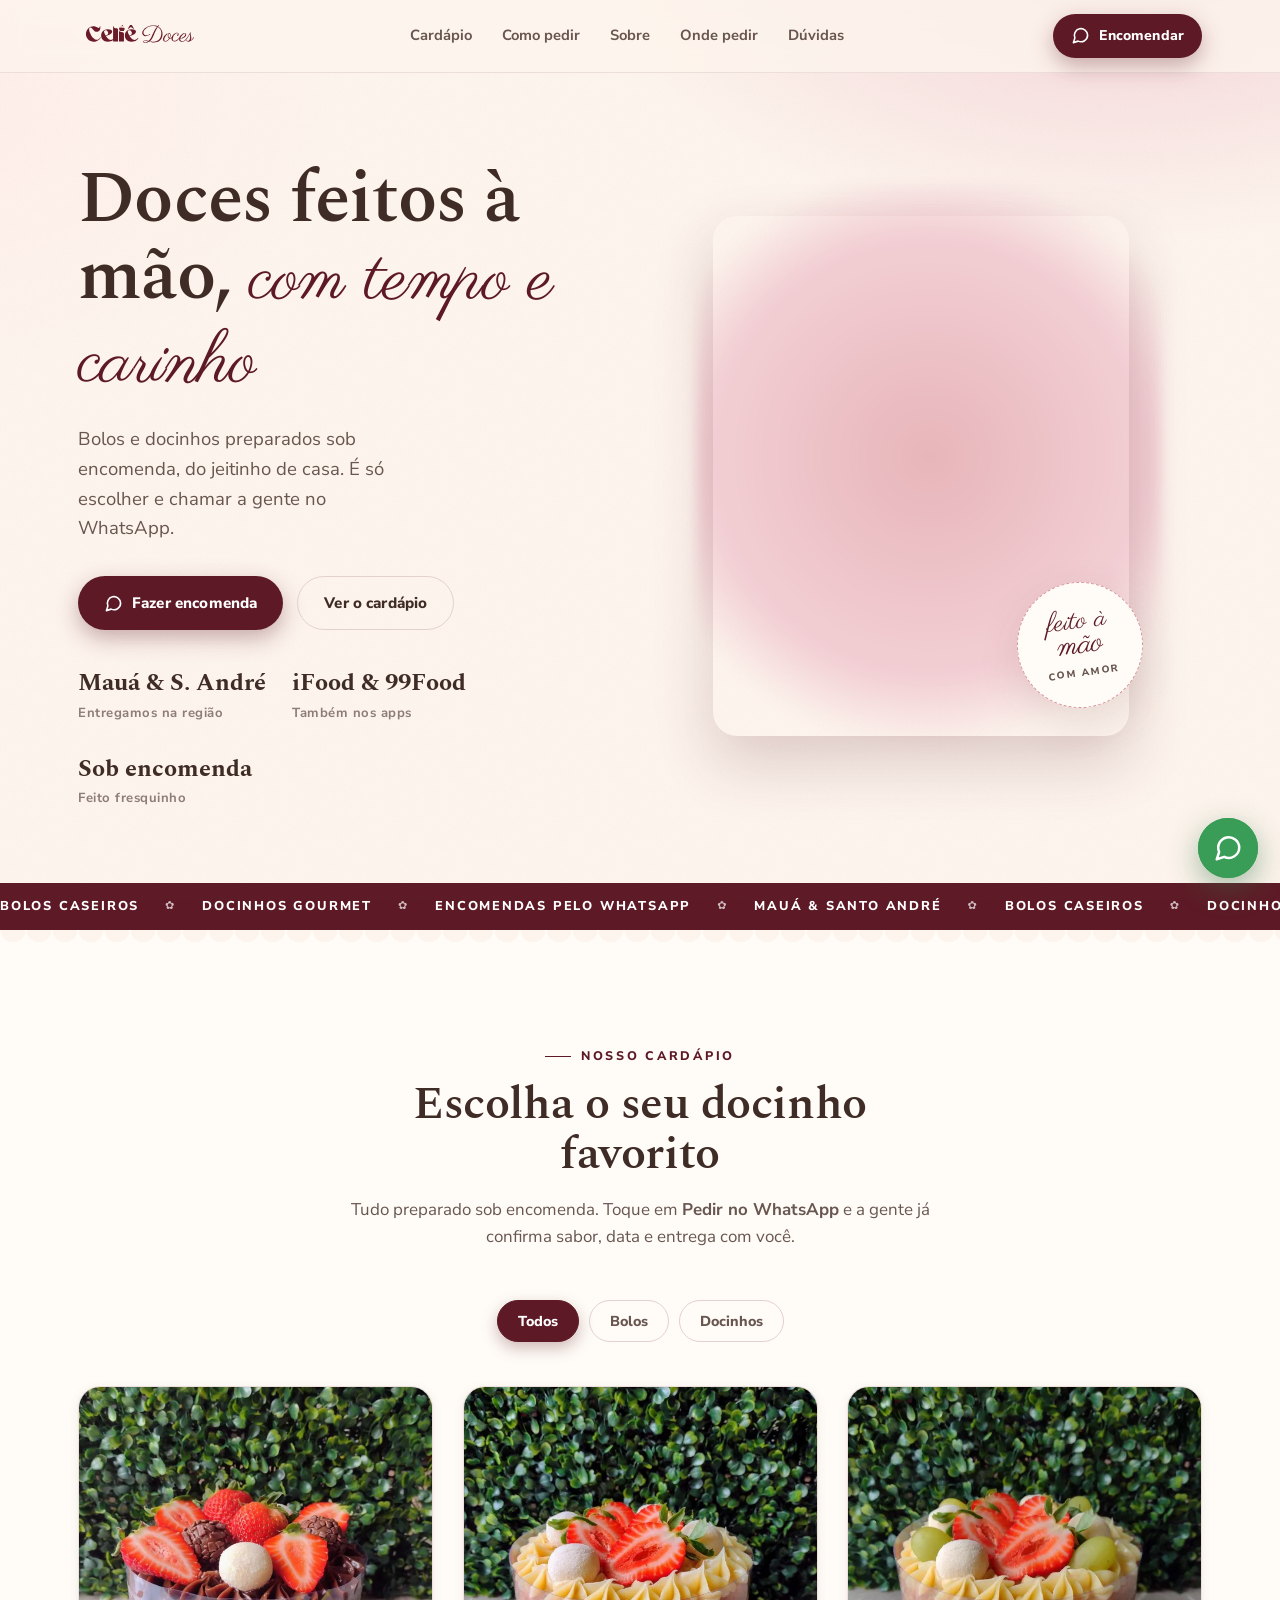
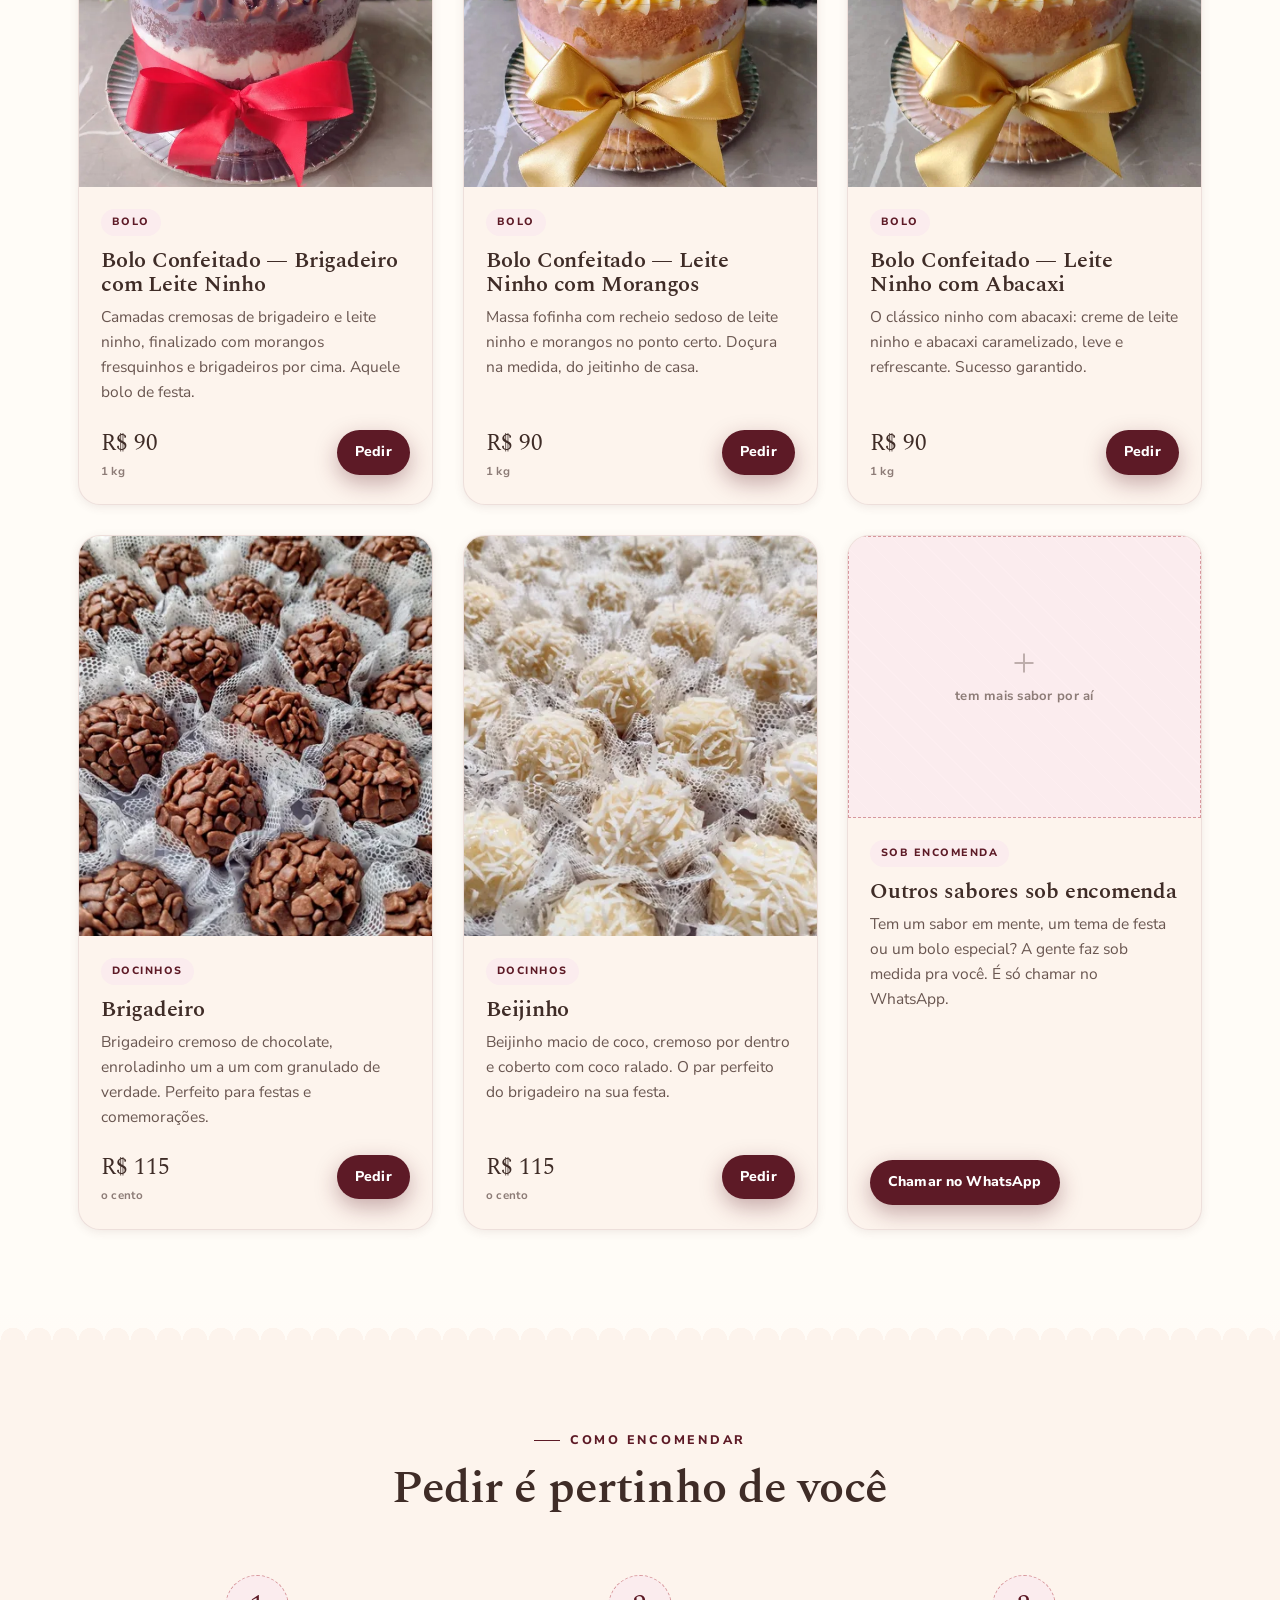
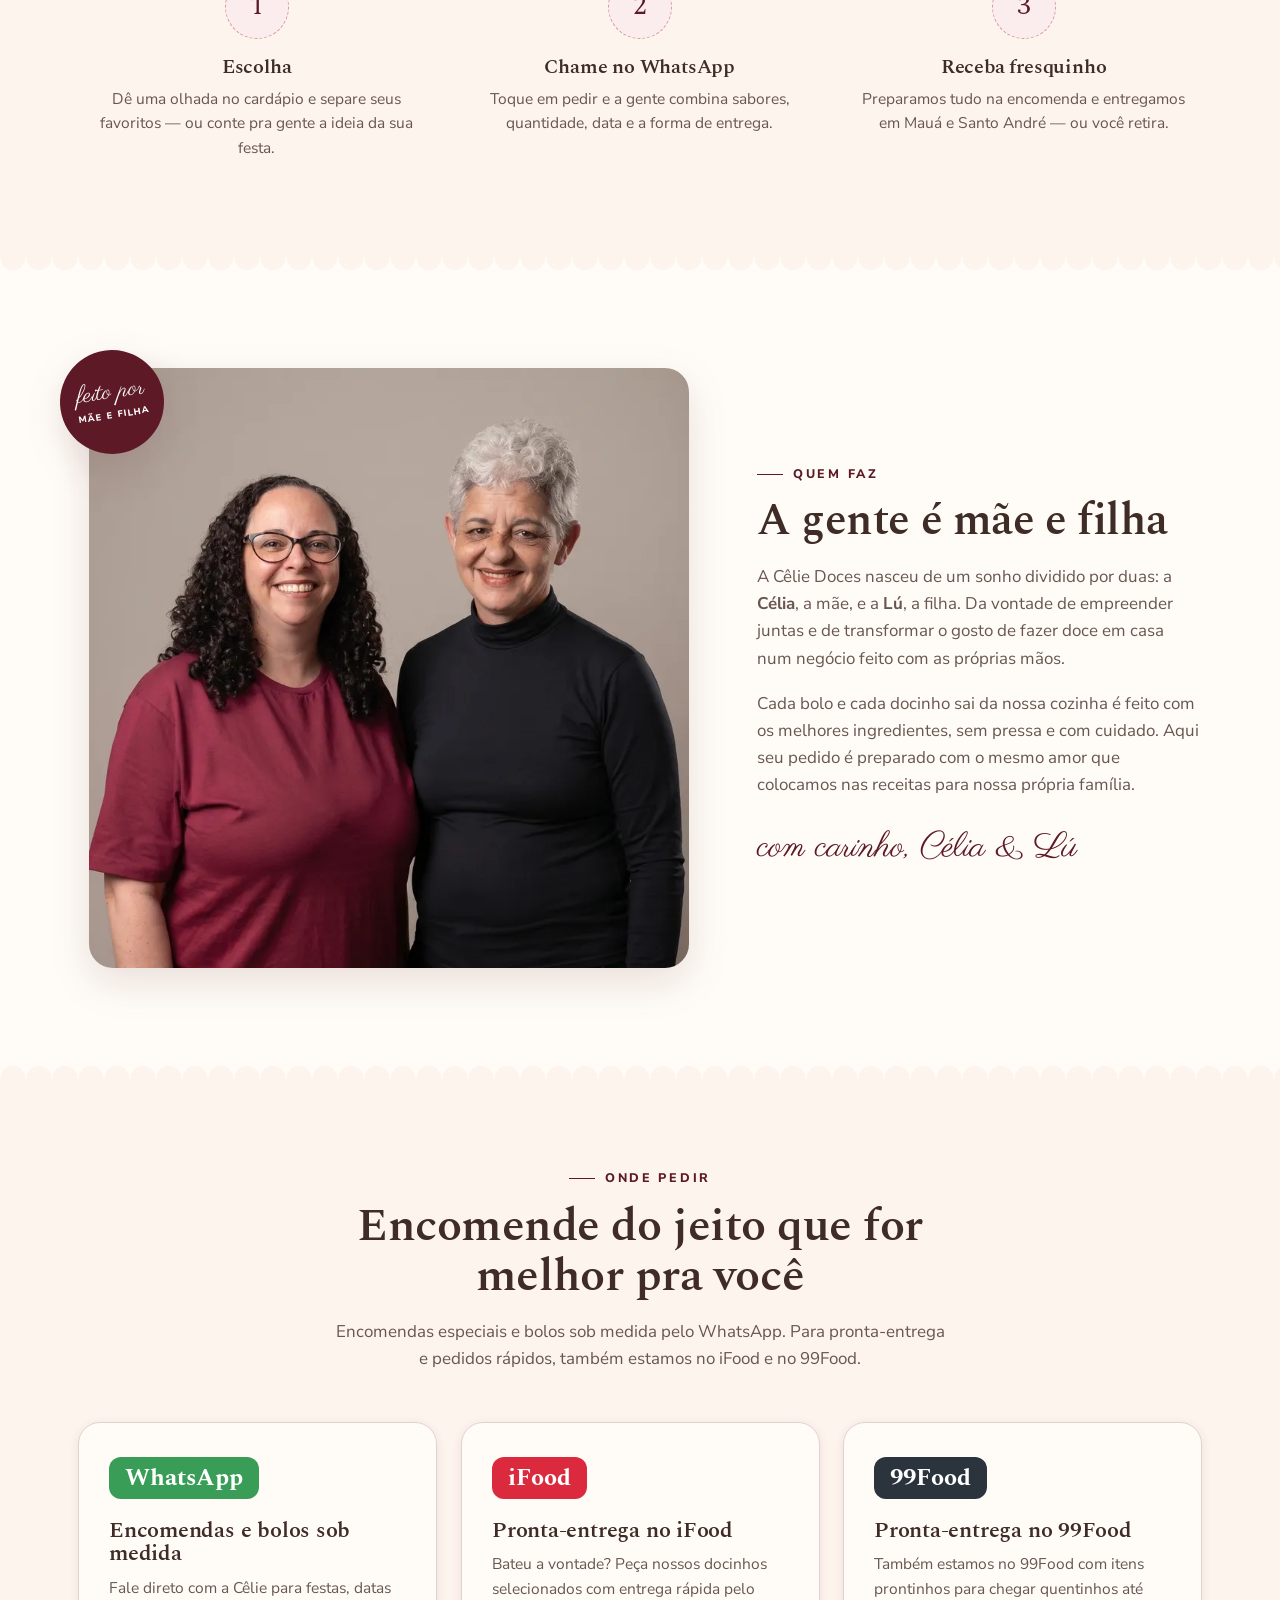
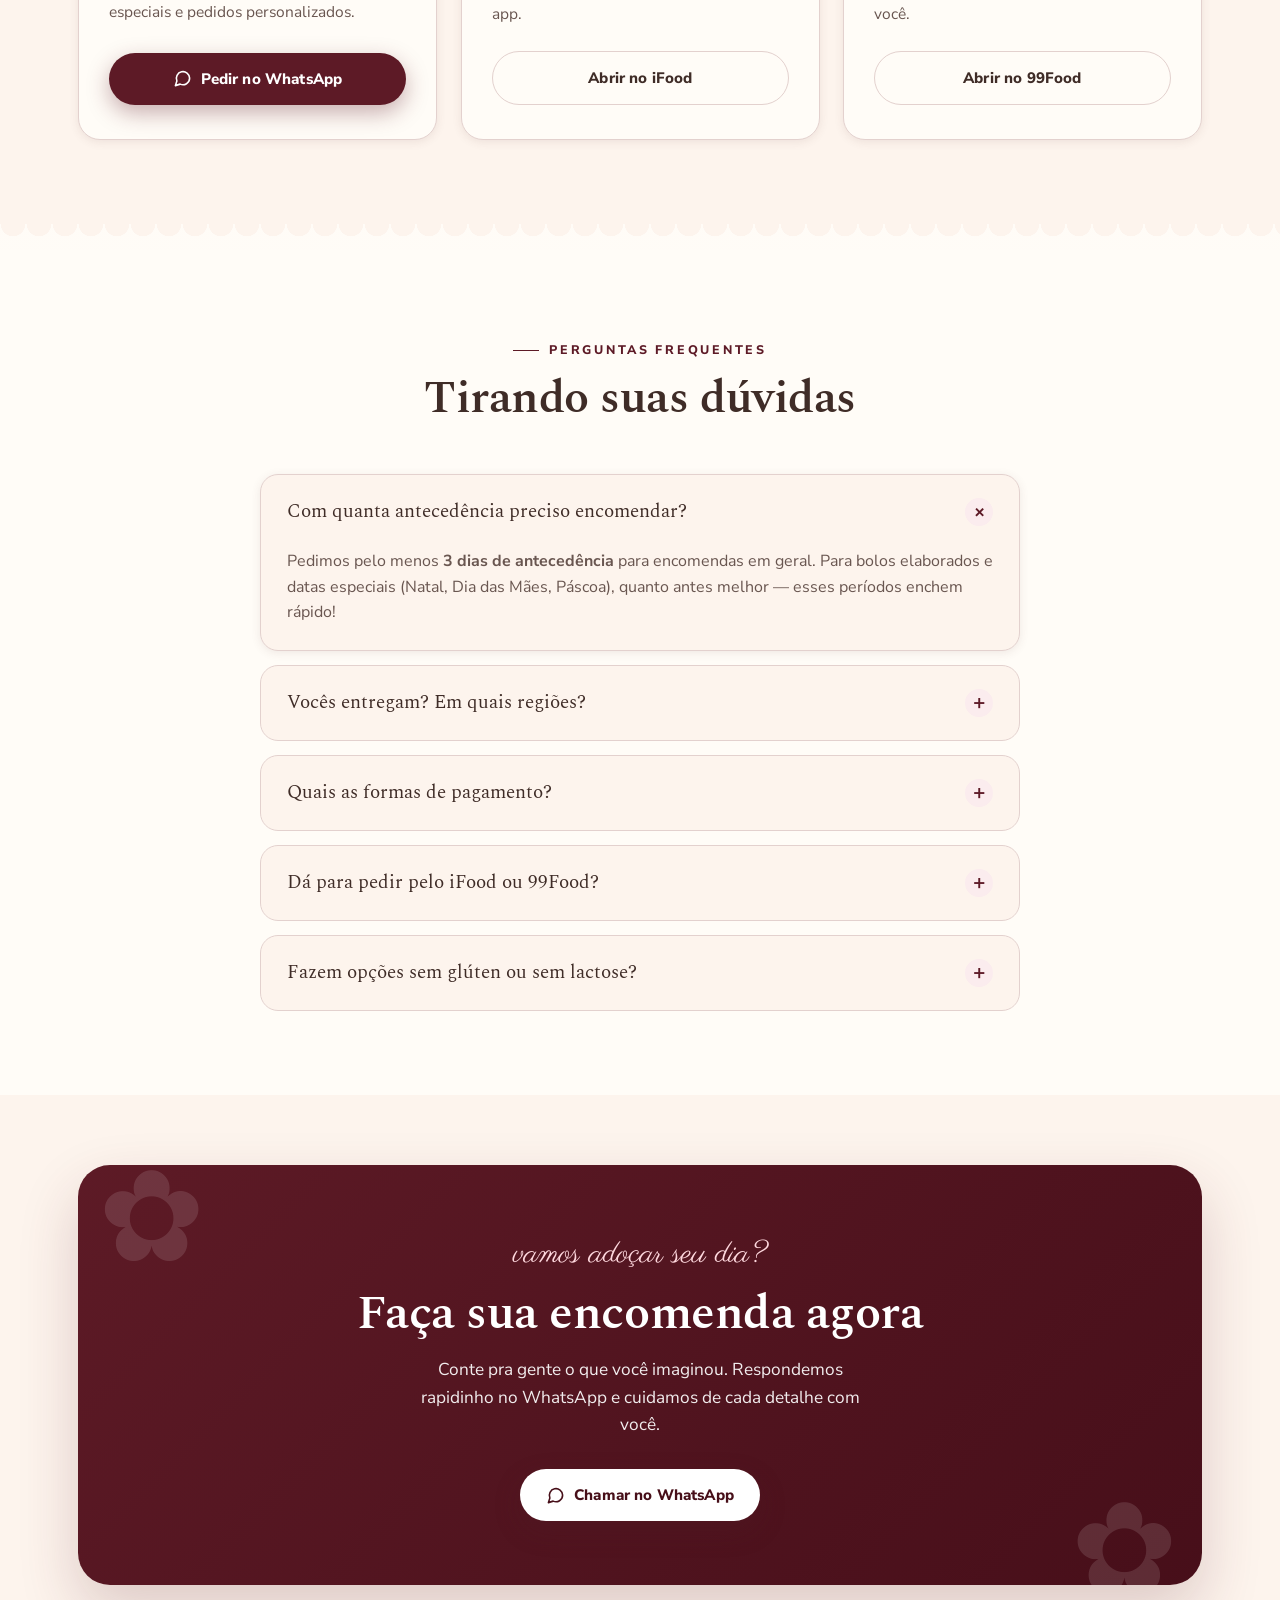
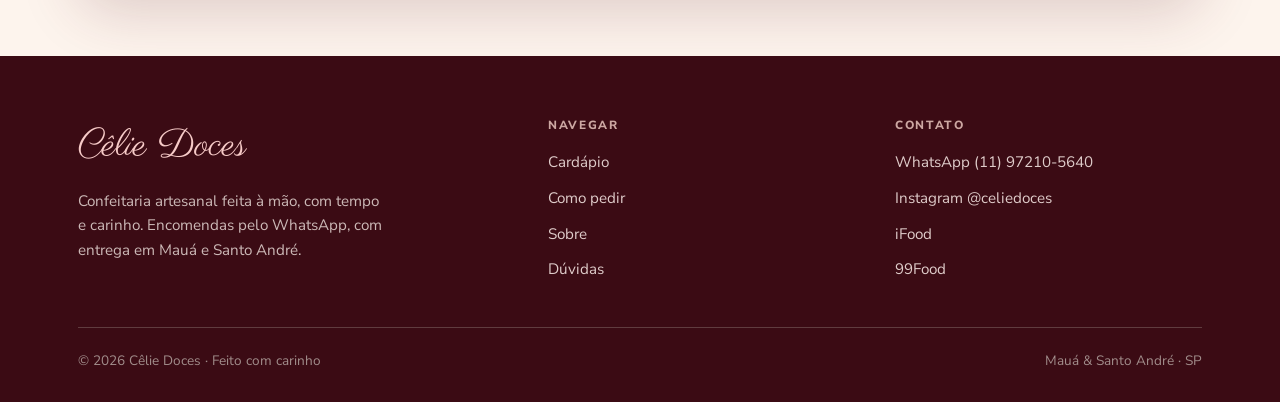
==== commit 8612609b: "fix: remove tortas geladas from ribbon" ====
--- a/index.html
+++ b/index.html
@@ -95,8 +95,8 @@
 <!-- ribbon -->
 <div class="ribbon" aria-hidden="true">
   <div class="track">
-    <span>Bolos caseiros</span><span>Docinhos gourmet</span><span>Tortas geladas</span><span>Encomendas pelo WhatsApp</span><span>Mauá &amp; Santo André</span>
-    <span>Bolos caseiros</span><span>Docinhos gourmet</span><span>Tortas geladas</span><span>Encomendas pelo WhatsApp</span><span>Mauá &amp; Santo André</span>
+    <span>Bolos caseiros</span><span>Docinhos gourmet</span><span>Encomendas pelo WhatsApp</span><span>Mauá &amp; Santo André</span>
+    <span>Bolos caseiros</span><span>Docinhos gourmet</span><span>Encomendas pelo WhatsApp</span><span>Mauá &amp; Santo André</span>
   </div>
 </div>
 
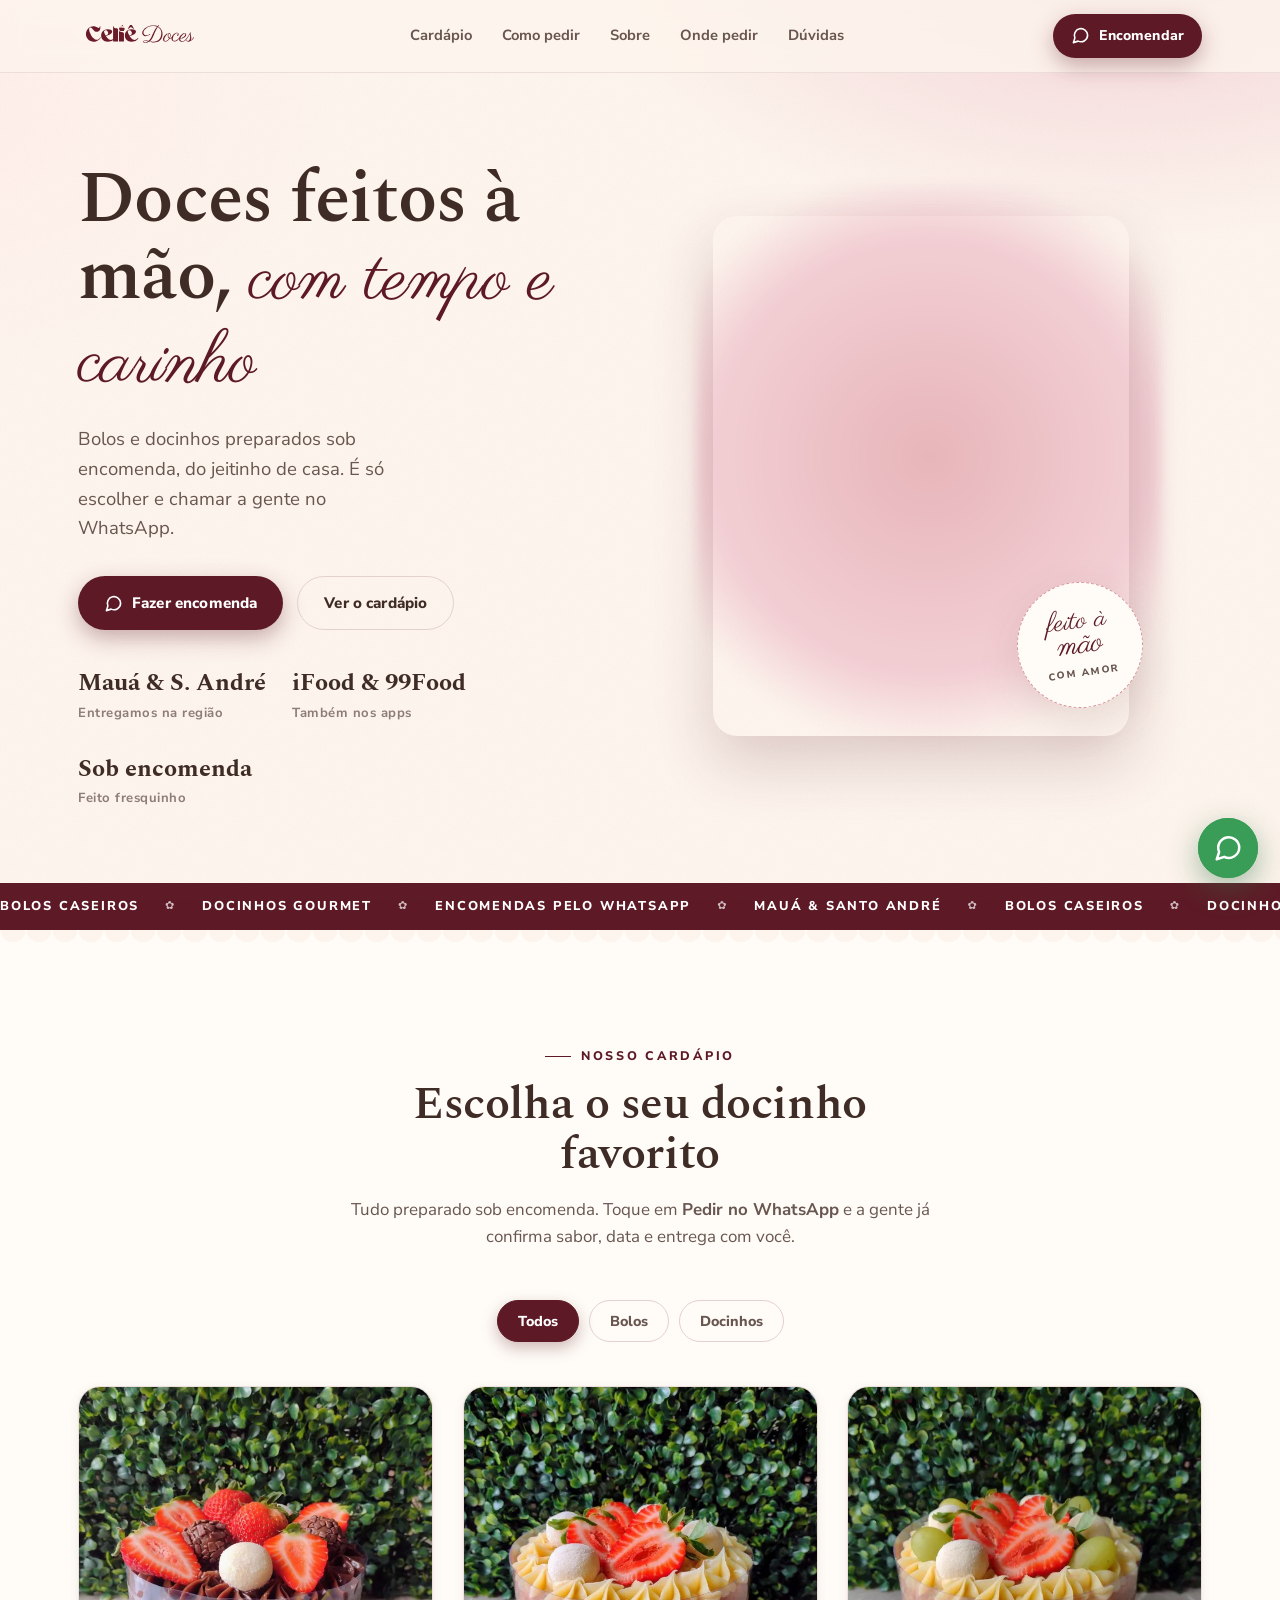
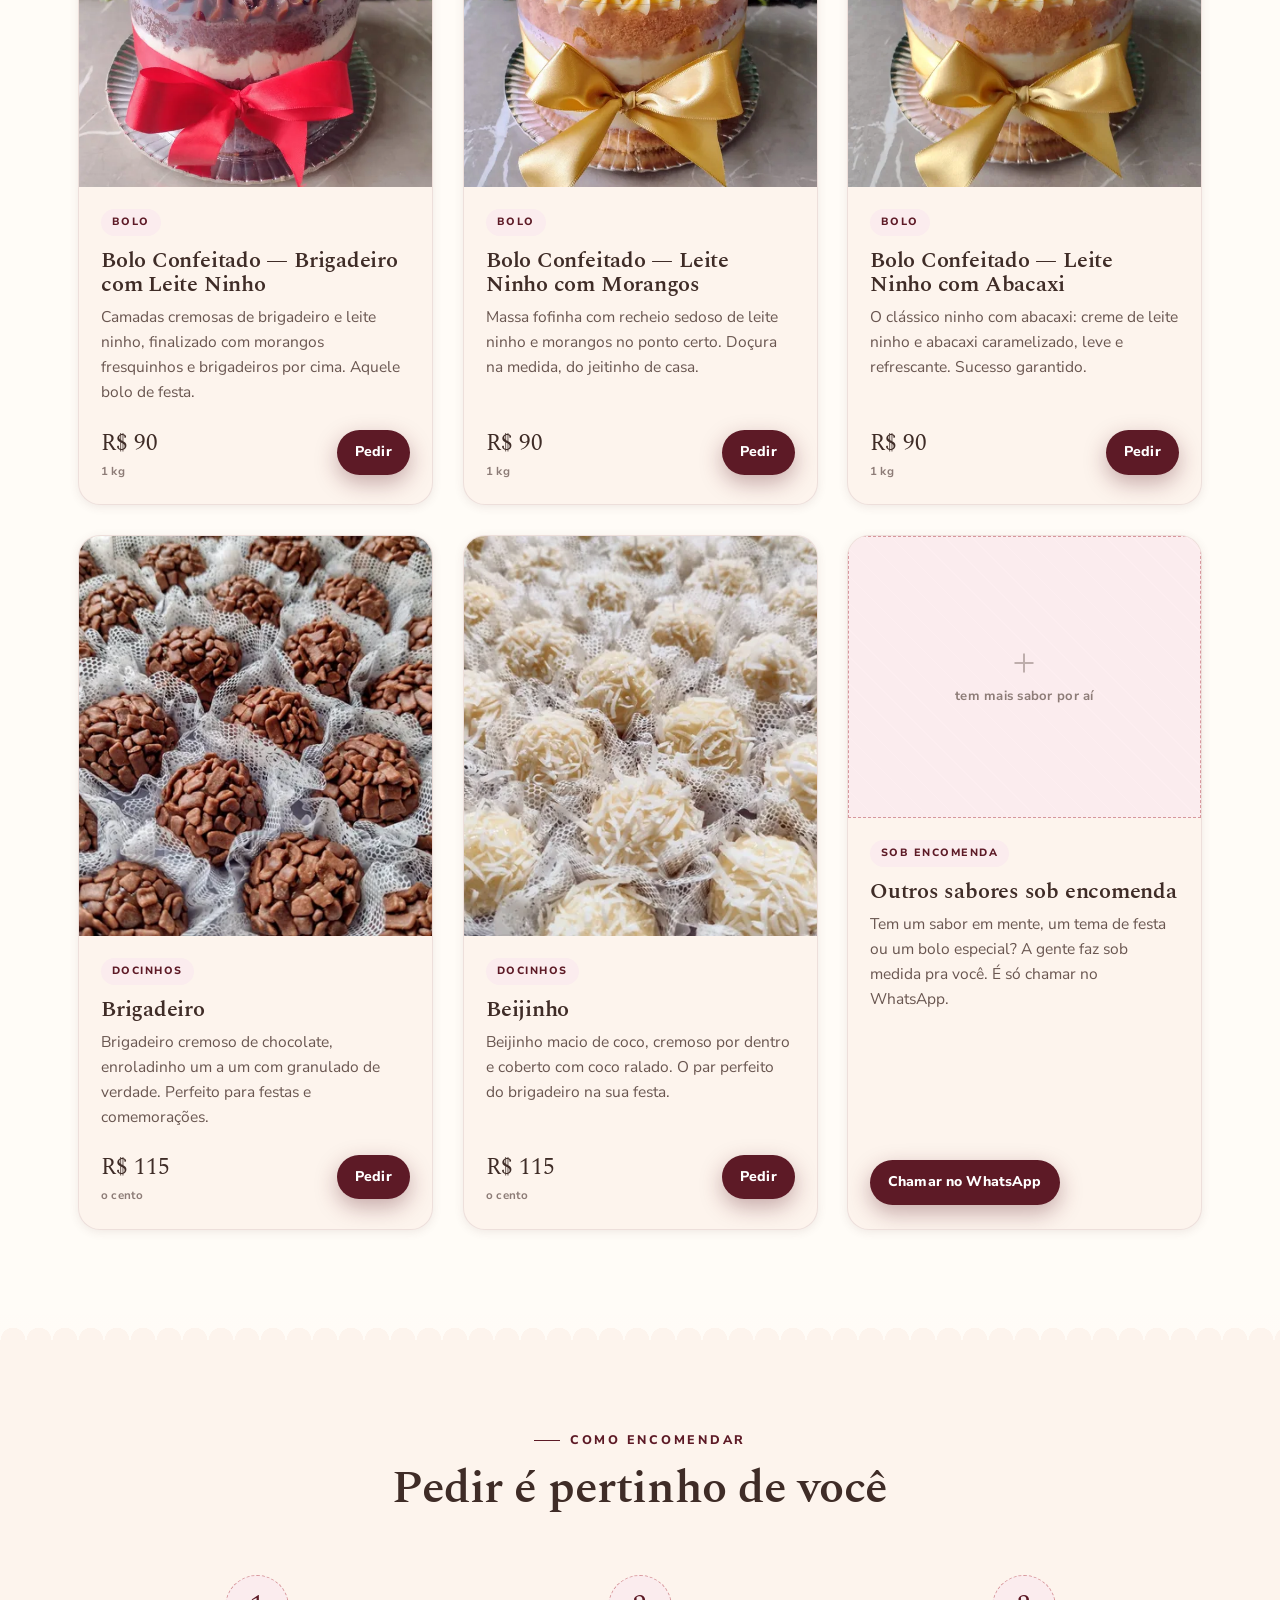
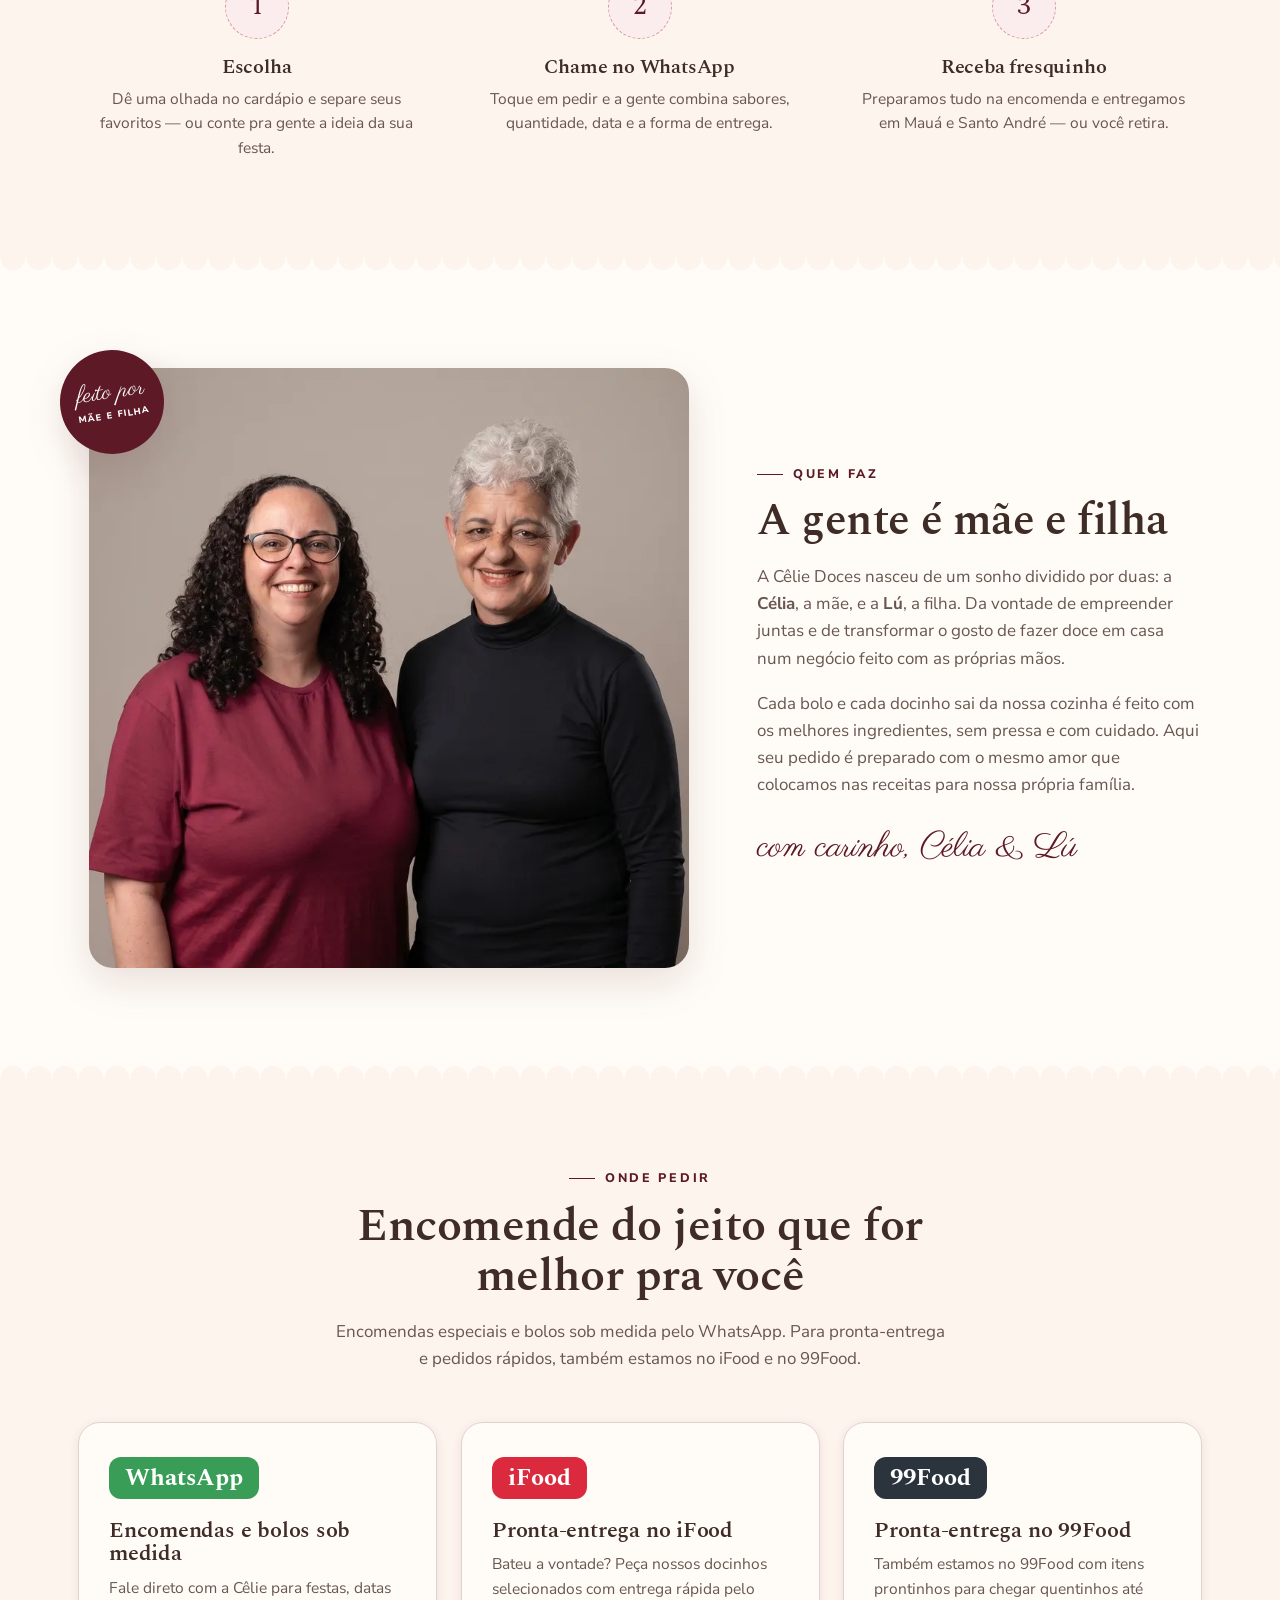
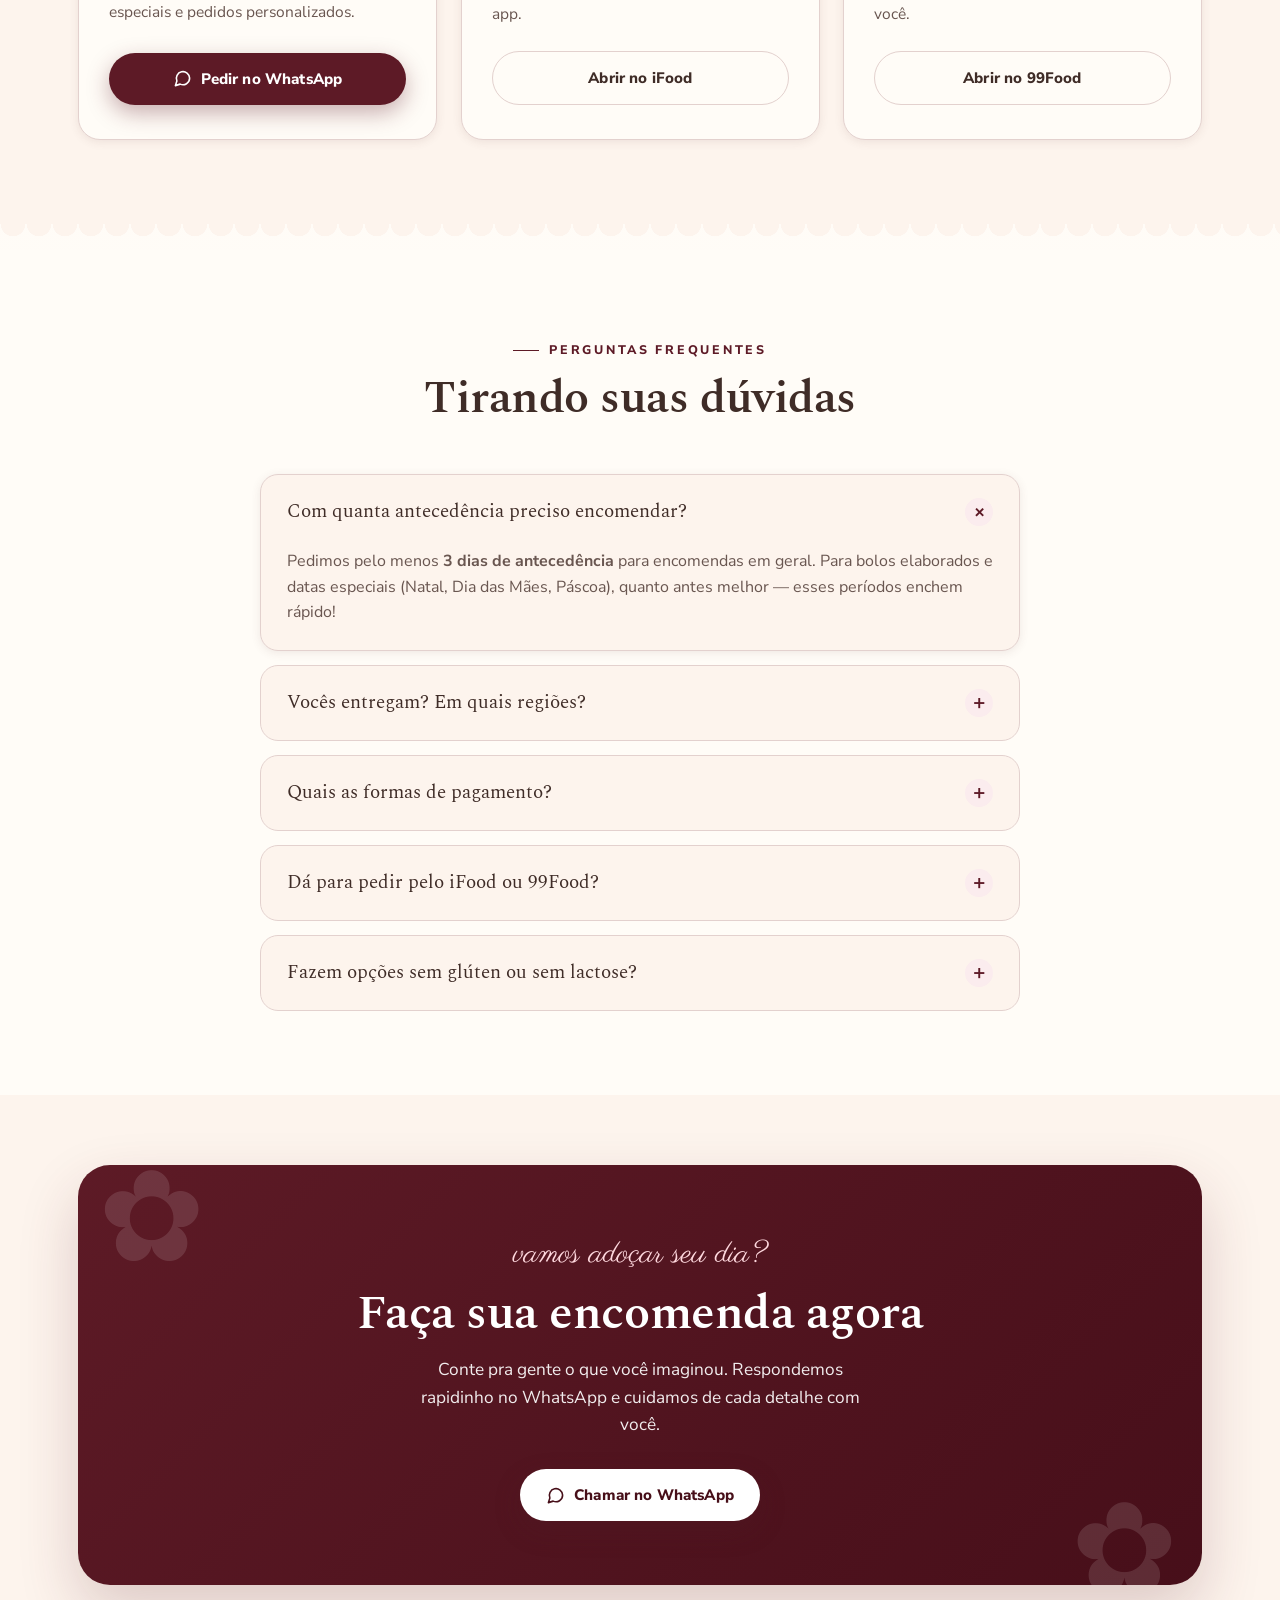
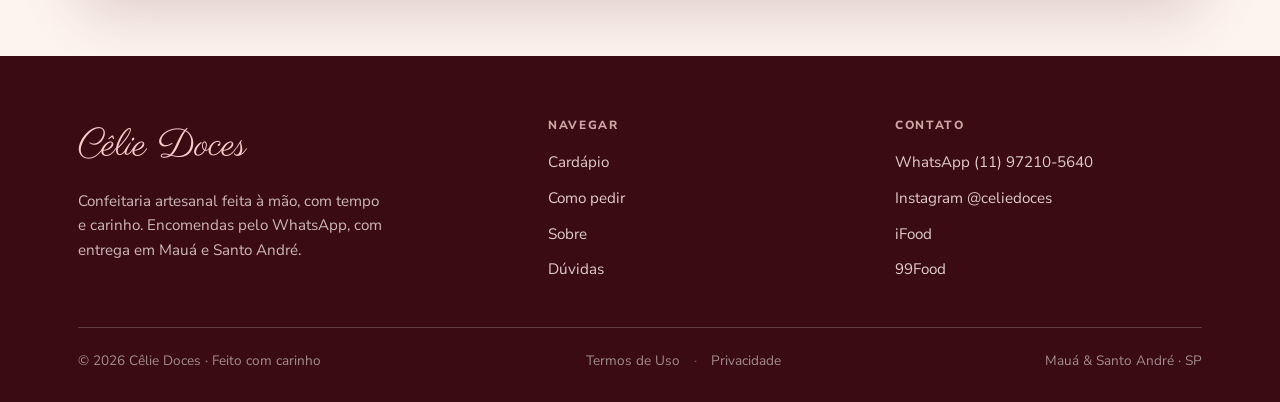
==== commit 8f2ad56b: "feat: add terms of use and privacy policy pages Links in footer-bottom; termos.html and privacidade." ====
--- a/index.html
+++ b/index.html
@@ -371,6 +371,11 @@
     </div>
     <div class="footer-bottom">
       <span>© 2026 Cêlie Doces · Feito com carinho</span>
+      <span class="footer-legal">
+        <a href="termos.html">Termos de Uso</a>
+        <span aria-hidden="true">·</span>
+        <a href="privacidade.html">Privacidade</a>
+      </span>
       <span>Mauá &amp; Santo André · SP</span>
     </div>
   </div>
--- a/styles-v3.css
+++ b/styles-v3.css
@@ -457,3 +457,30 @@
   html { scroll-behavior: auto; }
   .reveal { opacity: 1; transform: none; transition: none; }
 }
+
+/* ---------- legal footer links ---------- */
+.footer-legal { display: flex; gap: 14px; align-items: center; }
+.footer-legal a { color: oklch(0.66 0.025 22); font-size: 0.85rem; }
+.footer-legal a:hover { color: #fff; }
+.footer-legal span[aria-hidden] { color: oklch(0.5 0.03 22); font-size: 0.85rem; }
+
+/* ---------- legal pages ---------- */
+.legal-nav { background: oklch(0.24 0.075 14); padding: 18px 0; }
+.legal-nav .wrap { display: flex; align-items: center; gap: 20px; }
+.legal-nav .mark { font-family: var(--font-script); font-size: 2rem; color: oklch(0.88 0.05 24); text-decoration: none; }
+.legal-nav a.back { color: oklch(0.76 0.045 26); font-size: 0.88rem; }
+.legal-nav a.back:hover { color: #fff; }
+
+.legal-page { max-width: 720px; margin: 0 auto; padding: 60px 24px 80px; }
+.legal-page h1 { font-family: var(--font-script); font-size: 2.8rem; color: oklch(0.33 0.097 14); margin: 0 0 8px; }
+.legal-page .updated { font-size: 0.85rem; color: oklch(0.55 0.03 22); margin: 0 0 40px; }
+.legal-page h2 { font-family: var(--font-body); font-weight: 800; font-size: 0.8rem; letter-spacing: 0.14em; text-transform: uppercase; color: oklch(0.45 0.06 14); margin: 36px 0 10px; }
+.legal-page p, .legal-page li { font-family: var(--font-body); font-size: 1rem; line-height: 1.75; color: oklch(0.3 0.02 22); }
+.legal-page ul { padding-left: 20px; margin: 8px 0; }
+.legal-page a { color: oklch(0.4 0.08 14); }
+.legal-page a:hover { text-decoration: underline; }
+
+.legal-footer { background: oklch(0.24 0.075 14); padding: 22px 0; }
+.legal-footer .wrap { display: flex; justify-content: space-between; flex-wrap: wrap; gap: 12px; font-size: 0.85rem; color: oklch(0.66 0.025 22); }
+.legal-footer a { color: oklch(0.66 0.025 22); }
+.legal-footer a:hover { color: #fff; }
